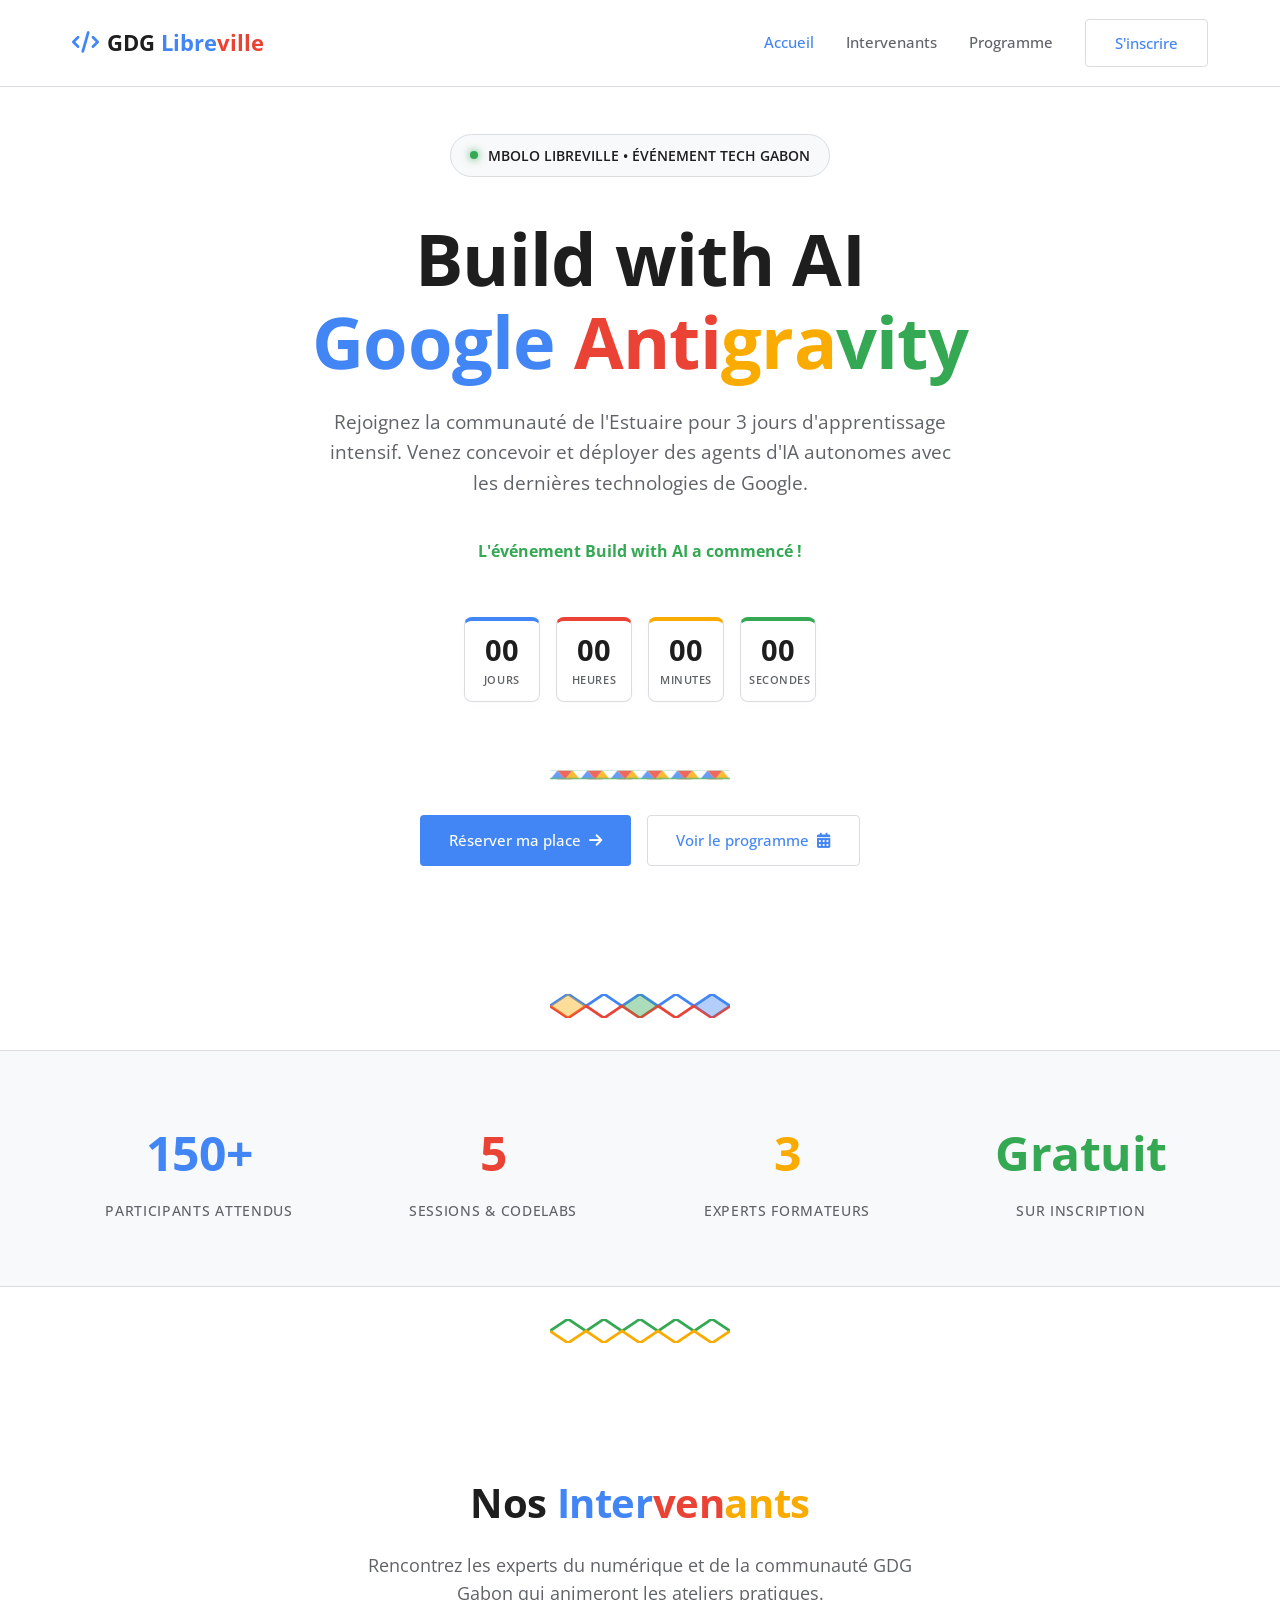
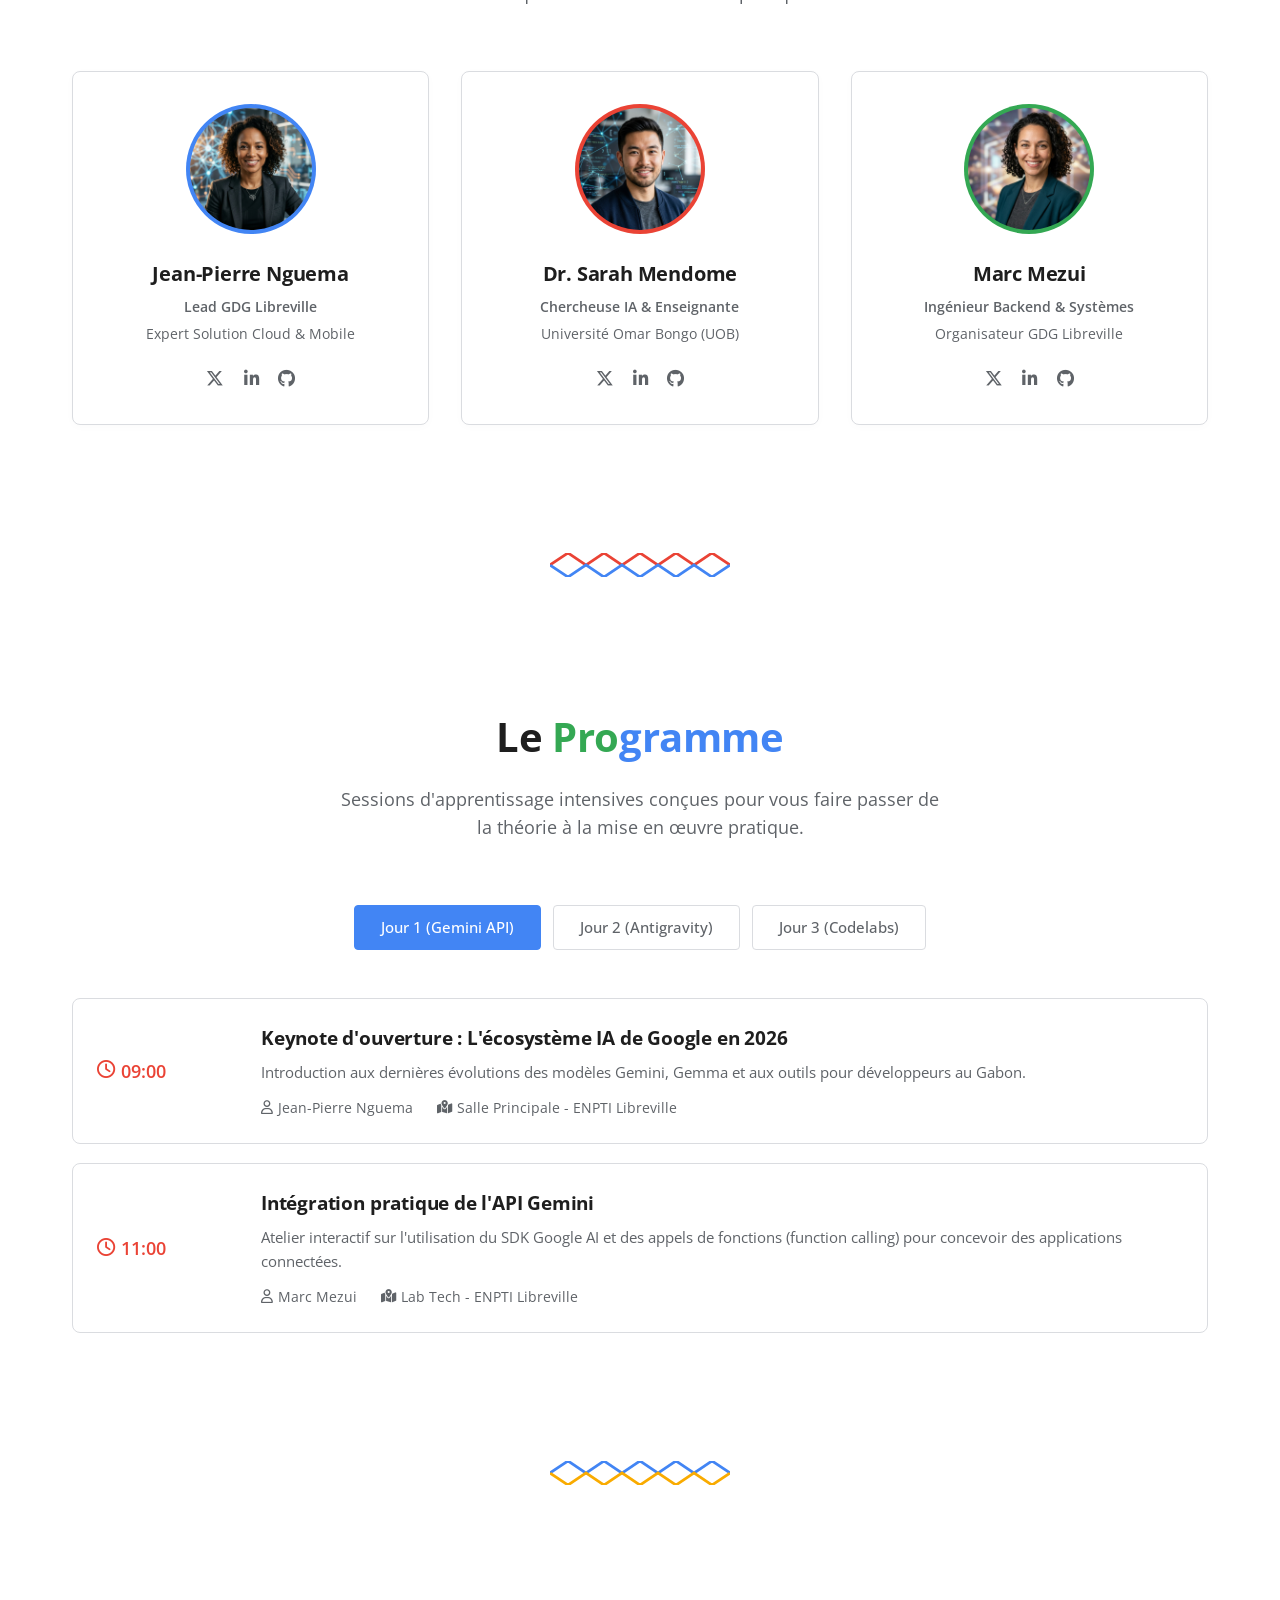
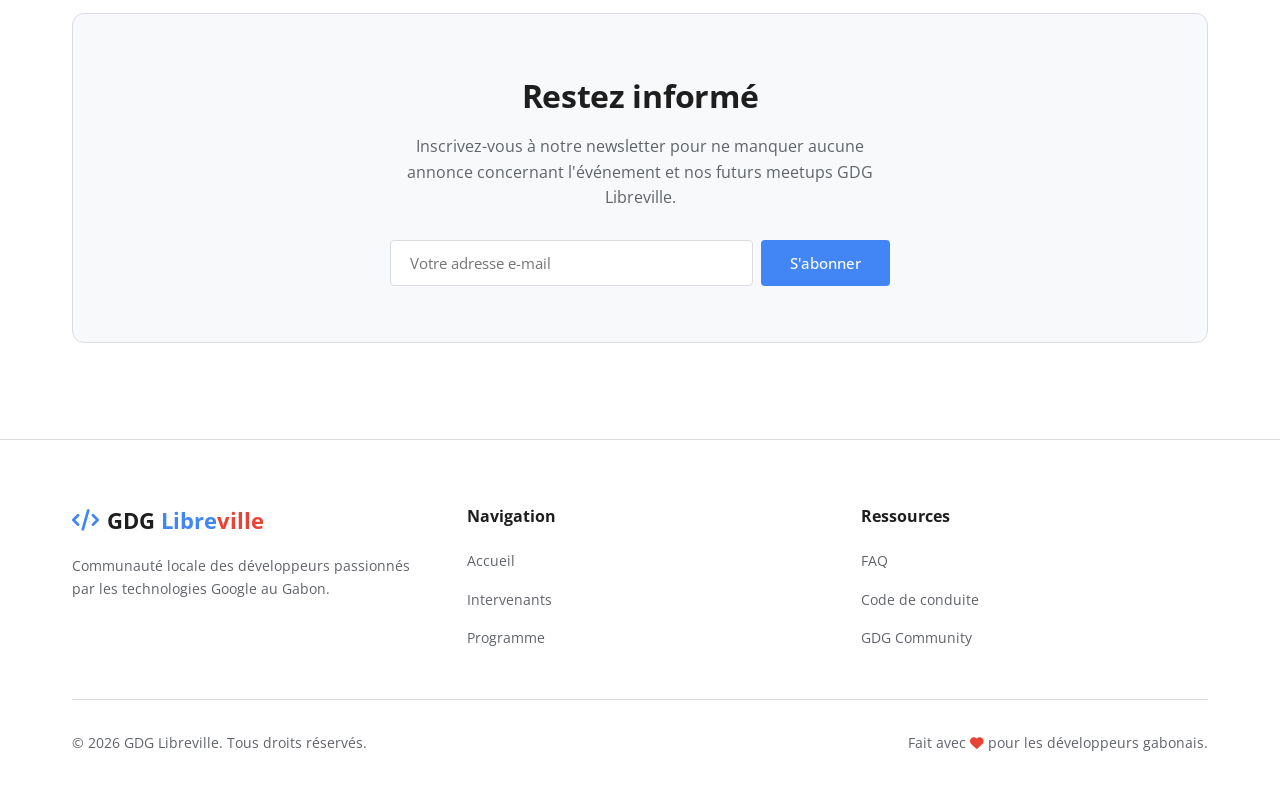
==== index.html @ 974e5756 "Initial commit" ====
<!DOCTYPE html>
<html lang="fr">

<head>
  <meta charset="UTF-8">
  <meta name="viewport" content="width=device-width, initial-scale=1.0">
  <title>Build with AI – Google Antigravity | GDG Libreville</title>
  <meta name="description"
    content="Rejoignez l'événement Build with AI – Google Antigravity organisé par le GDG Libreville au Gabon. Explorez le futur de l'intelligence artificielle et du développement d'agents autonomes.">
  <link rel="stylesheet" href="style.css">
  <!-- FontAwesome pour les icônes -->
  <link rel="stylesheet" href="https://cdnjs.cloudflare.com/ajax/libs/font-awesome/6.4.0/css/all.min.css">
</head>

<body>

  <!-- Decorative African Wax Band at the very top -->
  <div class="wax-border"></div>

  <!-- Header Section -->
  <header id="header">
    <div class="container nav-container">
      <a href="#" class="logo">
        <i class="fa-solid fa-code"></i> <span>GDG <span class="blue">Libre</span><span class="red">ville</span></span>
      </a>
      <ul class="nav-links">
        <li><a href="#home" class="active">Accueil</a></li>
        <li><a href="#speakers">Intervenants</a></li>
        <li><a href="#schedule">Programme</a></li>
        <li><button class="btn btn-secondary open-modal-btn">S'inscrire</button></li>
      </ul>
    </div>
  </header>

  <!-- Hero Section -->
  <section id="home" class="hero">
    <div class="container hero-content">
      <div class="badge">
        <div class="badge-dot"></div>
        <span>Mbolo Libreville • Événement Tech Gabon</span>
      </div>
      <h1 class="hero-title">Build with AI <br><span class="blue">Google</span> <span class="red">Anti</span><span
          class="yellow">gra</span><span class="green">vity</span></h1>
      <p class="hero-desc">Rejoignez la communauté de l'Estuaire pour 3 jours d'apprentissage intensif. Venez concevoir
        et déployer des agents d'IA autonomes avec les dernières technologies de Google.</p>
      
      <div class="countdown-wrapper">
        <p class="countdown-title">Le grand rendez-vous de l'IA à Libreville commence dans :</p>
        <div class="countdown-container" id="countdown">
          <div class="countdown-box">
            <div class="countdown-val" id="days">00</div>
            <div class="countdown-label">Jours</div>
          </div>
          <div class="countdown-box">
            <div class="countdown-val" id="hours">00</div>
            <div class="countdown-label">Heures</div>
          </div>
          <div class="countdown-box">
            <div class="countdown-val" id="minutes">00</div>
            <div class="countdown-label">Minutes</div>
          </div>
          <div class="countdown-box">
            <div class="countdown-val" id="seconds">00</div>
            <div class="countdown-label">Secondes</div>
          </div>
        </div>
        <!-- Ornement gabonais discret qui réutilise la palette Google -->
        <div class="countdown-ornament">
          <svg viewBox="0 0 240 12" width="100%" height="12" aria-hidden="true" role="presentation" xmlns="http://www.w3.org/2000/svg">
            <defs>
              <pattern id="countdown-pagne" width="40" height="12" patternUnits="userSpaceOnUse">
                <polygon points="0,12 10,0 20,12" fill="var(--google-blue)"/>
                <polygon points="10,0 20,12 30,0" fill="var(--google-red)"/>
                <polygon points="20,12 30,0 40,12" fill="var(--google-yellow)"/>
                <rect x="0" y="10" width="40" height="2" fill="var(--google-green)"/>
              </pattern>
            </defs>
            <rect width="240" height="12" fill="url(#countdown-pagne)"/>
          </svg>
        </div>
      </div>

      <div class="hero-actions">
        <button class="btn btn-primary open-modal-btn">Réserver ma place <i
            class="fa-solid fa-arrow-right"></i></button>
        <a href="#schedule" class="btn btn-secondary">Voir le programme <i class="fa-solid fa-calendar-days"></i></a>
      </div>
    </div>
  </section>

  <!-- Gabonese Geometric Divider -->
  <div class="gab-divider-container">
    <svg class="gab-divider" viewBox="0 0 100 20" preserveAspectRatio="none">
      <path d="M 0 10 L 10 0 L 20 10 L 30 0 L 40 10 L 50 0 L 60 10 L 70 0 L 80 10 L 90 0 L 100 10"
        stroke="var(--google-blue)" stroke-width="2" fill="none" />
      <path d="M 0 10 L 10 20 L 20 10 L 30 20 L 40 10 L 50 20 L 60 10 L 70 20 L 80 10 L 90 20 L 100 10"
        stroke="var(--google-red)" stroke-width="2" fill="none" />
      <polygon points="10,0 20,10 10,20 0,10" fill="var(--google-yellow)" opacity="0.4" />
      <polygon points="50,0 60,10 50,20 40,10" fill="var(--google-green)" opacity="0.4" />
      <polygon points="90,0 100,10 90,20 80,10" fill="var(--google-blue)" opacity="0.4" />
    </svg>
  </div>

  <!-- Stats Section -->
  <section class="stats">
    <div class="container stats-grid">
      <div class="stat-item">
        <h3>150+</h3>
        <p>Participants attendus</p>
      </div>
      <div class="stat-item">
        <h3>5</h3>
        <p>Sessions & Codelabs</p>
      </div>
      <div class="stat-item">
        <h3>3</h3>
        <p>Experts Formateurs</p>
      </div>
      <div class="stat-item">
        <h3>Gratuit</h3>
        <p>Sur Inscription</p>
      </div>
    </div>
  </section>

  <!-- Gabonese Geometric Divider -->
  <div class="gab-divider-container">
    <svg class="gab-divider" viewBox="0 0 100 20" preserveAspectRatio="none">
      <path d="M 0 10 L 10 0 L 20 10 L 30 0 L 40 10 L 50 0 L 60 10 L 70 0 L 80 10 L 90 0 L 100 10"
        stroke="var(--google-green)" stroke-width="2" fill="none" />
      <path d="M 0 10 L 10 20 L 20 10 L 30 20 L 40 10 L 50 20 L 60 10 L 70 20 L 80 10 L 90 20 L 100 10"
        stroke="var(--google-yellow)" stroke-width="2" fill="none" />
    </svg>
  </div>

  <!-- Speakers Section -->
  <section id="speakers">
    <div class="container">
      <h2 class="section-title">Nos <span class="blue">Inter</span><span class="red">ven</span><span
          class="yellow">ants</span></h2>
      <p class="section-subtitle">Rencontrez les experts du numérique et de la communauté GDG Gabon qui animeront les
        ateliers pratiques.</p>

      <div class="speakers-grid">
        <!-- Speaker 1 -->
        <div class="speaker-card">
          <div class="speaker-img-wrapper">
            <img src="./images/speaker_elara.png" alt="Jean-Pierre Nguema">
          </div>
          <h4>Jean-Pierre Nguema</h4>
          <p class="speaker-role">Lead GDG Libreville</p>
          <p class="speaker-company">Expert Solution Cloud & Mobile</p>
          <div class="speaker-socials">
            <a href="#"><i class="fa-brands fa-x-twitter"></i></a>
            <a href="#"><i class="fa-brands fa-linkedin-in"></i></a>
            <a href="#"><i class="fa-brands fa-github"></i></a>
          </div>
        </div>

        <!-- Speaker 2 -->
        <div class="speaker-card">
          <div class="speaker-img-wrapper">
            <img src="./images/speaker_marcus.png" alt="Dr. Sarah Mendome">
          </div>
          <h4>Dr. Sarah Mendome</h4>
          <p class="speaker-role">Chercheuse IA & Enseignante</p>
          <p class="speaker-company">Université Omar Bongo (UOB)</p>
          <div class="speaker-socials">
            <a href="#"><i class="fa-brands fa-x-twitter"></i></a>
            <a href="#"><i class="fa-brands fa-linkedin-in"></i></a>
            <a href="#"><i class="fa-brands fa-github"></i></a>
          </div>
        </div>

        <!-- Speaker 3 -->
        <div class="speaker-card">
          <div class="speaker-img-wrapper">
            <img src="./images/speaker_aria.png" alt="Marc Mezui">
          </div>
          <h4>Marc Mezui</h4>
          <p class="speaker-role">Ingénieur Backend & Systèmes</p>
          <p class="speaker-company">Organisateur GDG Libreville</p>
          <div class="speaker-socials">
            <a href="#"><i class="fa-brands fa-x-twitter"></i></a>
            <a href="#"><i class="fa-brands fa-linkedin-in"></i></a>
            <a href="#"><i class="fa-brands fa-github"></i></a>
          </div>
        </div>
      </div>
    </div>
  </section>

  <!-- Gabonese Geometric Divider -->
  <div class="gab-divider-container">
    <svg class="gab-divider" viewBox="0 0 100 20" preserveAspectRatio="none">
      <path d="M 0 10 L 10 0 L 20 10 L 30 0 L 40 10 L 50 0 L 60 10 L 70 0 L 80 10 L 90 0 L 100 10"
        stroke="var(--google-red)" stroke-width="2" fill="none" />
      <path d="M 0 10 L 10 20 L 20 10 L 30 20 L 40 10 L 50 20 L 60 10 L 70 20 L 80 10 L 90 20 L 100 10"
        stroke="var(--google-blue)" stroke-width="2" fill="none" />
    </svg>
  </div>

  <!-- Schedule/Agenda Section -->
  <section id="schedule">
    <div class="container">
      <h2 class="section-title">Le <span class="green">Pro</span><span class="blue">gramme</span></h2>
      <p class="section-subtitle">Sessions d'apprentissage intensives conçues pour vous faire passer de la théorie à la
        mise en œuvre pratique.</p>

      <div class="schedule-tabs">
        <button class="tab-btn active" data-tab="day1">Jour 1 (Gemini API)</button>
        <button class="tab-btn" data-tab="day2">Jour 2 (Antigravity)</button>
        <button class="tab-btn" data-tab="day3">Jour 3 (Codelabs)</button>
      </div>

      <!-- Day 1 Panel -->
      <div class="schedule-panel active" id="day1">
        <div class="schedule-item">
          <div class="schedule-time">
            <i class="fa-regular fa-clock"></i> 09:00
          </div>
          <div class="schedule-details">
            <h4>Keynote d'ouverture : L'écosystème IA de Google en 2026</h4>
            <p>Introduction aux dernières évolutions des modèles Gemini, Gemma et aux outils pour développeurs au Gabon.
            </p>
            <div class="schedule-meta">
              <span><i class="fa-regular fa-user"></i> Jean-Pierre Nguema</span>
              <span><i class="fa-solid fa-map-location-dot"></i> Salle Principale - ENPTI Libreville</span>
            </div>
          </div>
        </div>

        <div class="schedule-item">
          <div class="schedule-time">
            <i class="fa-regular fa-clock"></i> 11:00
          </div>
          <div class="schedule-details">
            <h4>Intégration pratique de l'API Gemini</h4>
            <p>Atelier interactif sur l'utilisation du SDK Google AI et des appels de fonctions (function calling) pour
              concevoir des applications connectées.</p>
            <div class="schedule-meta">
              <span><i class="fa-regular fa-user"></i> Marc Mezui</span>
              <span><i class="fa-solid fa-map-location-dot"></i> Lab Tech - ENPTI Libreville</span>
            </div>
          </div>
        </div>
      </div>

      <!-- Day 2 Panel -->
      <div class="schedule-panel" id="day2">
        <div class="schedule-item">
          <div class="schedule-time">
            <i class="fa-regular fa-clock"></i> 10:00
          </div>
          <div class="schedule-details">
            <h4>Google Antigravity : Développer des agents autonomes</h4>
            <p>Présentation du framework de développement d'agents intelligents capables de planifier, rechercher et
              exécuter du code.</p>
            <div class="schedule-meta">
              <span><i class="fa-regular fa-user"></i> Dr. Sarah Mendome</span>
              <span><i class="fa-solid fa-map-location-dot"></i> Salle Principale - ENPTI Libreville</span>
            </div>
          </div>
        </div>
      </div>

      <!-- Day 3 Panel -->
      <div class="schedule-panel" id="day3">
        <div class="schedule-item">
          <div class="schedule-time">
            <i class="fa-regular fa-clock"></i> 09:30
          </div>
          <div class="schedule-details">
            <h4>Codelab : Déployer et connecter votre Agent Web</h4>
            <p>Session pratique de codage où chaque participant construit et déploie sa propre application web connectée
              à l'agent.</p>
            <div class="schedule-meta">
              <span><i class="fa-regular fa-user"></i> Mentors GDG</span>
              <span><i class="fa-solid fa-map-location-dot"></i> Espace Codelab - ENPTI Libreville</span>
            </div>
          </div>
        </div>
      </div>
    </div>
  </section>

  <!-- Gabonese Geometric Divider -->
  <div class="gab-divider-container">
    <svg class="gab-divider" viewBox="0 0 100 20" preserveAspectRatio="none">
      <path d="M 0 10 L 10 0 L 20 10 L 30 0 L 40 10 L 50 0 L 60 10 L 70 0 L 80 10 L 90 0 L 100 10"
        stroke="var(--google-blue)" stroke-width="2" fill="none" />
      <path d="M 0 10 L 10 20 L 20 10 L 30 20 L 40 10 L 50 20 L 60 10 L 70 20 L 80 10 L 90 20 L 100 10"
        stroke="var(--google-yellow)" stroke-width="2" fill="none" />
    </svg>
  </div>

  <!-- Newsletter Section -->
  <section>
    <div class="container">
      <div class="newsletter-card">
        <h3>Restez informé</h3>
        <p>Inscrivez-vous à notre newsletter pour ne manquer aucune annonce concernant l'événement et nos futurs meetups
          GDG Libreville.</p>
        <form class="newsletter-form" id="newsletterForm">
          <input type="email" placeholder="Votre adresse e-mail" required id="newsletterEmail">
          <button type="submit" class="btn btn-primary">S'abonner</button>
        </form>
      </div>
    </div>
  </section>

  <!-- Footer -->
  <footer>
    <div class="container">
      <div class="footer-grid">
        <div class="footer-brand">
          <a href="#" class="logo">
            <i class="fa-solid fa-code"></i> <span>GDG <span class="blue">Libre</span><span
                class="red">ville</span></span>
          </a>
          <p>Communauté locale des développeurs passionnés par les technologies Google au Gabon.</p>
        </div>
        <div class="footer-links">
          <h5>Navigation</h5>
          <ul>
            <li><a href="#home">Accueil</a></li>
            <li><a href="#speakers">Intervenants</a></li>
            <li><a href="#schedule">Programme</a></li>
          </ul>
        </div>
        <div class="footer-links">
          <h5>Ressources</h5>
          <ul>
            <li><a href="#">FAQ</a></li>
            <li><a href="#">Code de conduite</a></li>
            <li><a href="#">GDG Community</a></li>
          </ul>
        </div>
      </div>
      <div class="footer-bottom">
        <p>&copy; 2026 GDG Libreville. Tous droits réservés.</p>
        <p>Fait avec <i class="fa-solid fa-heart" style="color: var(--google-red);"></i> pour les développeurs gabonais.
        </p>
      </div>
    </div>
  </footer>

  <!-- Registration Modal -->
  <div class="modal-overlay" id="registrationModal">
    <div class="modal-content">
      <button class="modal-close" id="closeModalBtn">&times;</button>
      <h3>Inscrivez-vous gratuitement</h3>
      <p>Réservez votre place pour assister aux conférences et participer aux ateliers pratiques de l'événement à
        Libreville.</p>
      <form id="registrationForm">
        <div class="form-group">
          <label for="regName">Nom complet</label>
          <input type="text" id="regName" required placeholder="Ex. Marc Koumba">
        </div>
        <div class="form-group">
          <label for="regEmail">Adresse e-mail</label>
          <input type="email" id="regEmail" required placeholder="Ex. marc@gmail.com">
        </div>
        <div class="form-group">
          <label for="regPassType">Type de participation</label>
          <select id="regPassType" required>
            <option value="presential">Présentiel (ENPTI Libreville)</option>
            <option value="virtual">En ligne uniquement</option>
          </select>
        </div>
        <button type="submit" class="btn btn-primary">Valider mon inscription</button>
      </form>
    </div>
  </div>

  <!-- Success Toast -->
  <div class="toast" id="successToast">
    <div class="toast-icon"><i class="fa-solid fa-circle-check"></i></div>
    <div class="toast-content" id="toastMessage">Inscription validée !</div>
  </div>

  <script src="app.js"></script>
</body>

</html>
---- style.css ----
@import url('https://fonts.googleapis.com/css2?family=Open+Sans:wght@300;400;500;600;700&family=Google+Sans:wght@400;500;700&display=swap');

:root {
  --bg-color: #ffffff;
  --bg-section-alt: #f8f9fa;
  --bg-card: #ffffff;
  --border-color: #dadce0;

  --text-main: #1e1e1e;
  --text-muted: #5f6368;

  /* Google Brand Colors */
  --google-blue: #4285F4;
  --google-red: #EA4335;
  --google-yellow: #F9AB00;
  --google-green: #34A853;

  --ff-header: 'Google Sans', 'Open Sans', sans-serif;
  --ff-body: 'Open Sans', sans-serif;

  --transition-fast: 0.2s ease;
  --transition-normal: 0.3s cubic-bezier(0.4, 0, 0.2, 1);
}

* {
  box-sizing: border-box;
  margin: 0;
  padding: 0;
}

html {
  scroll-behavior: smooth;
}

body {
  background-color: var(--bg-color);
  color: var(--text-main);
  font-family: var(--ff-body);
  line-height: 1.6;
  overflow-x: hidden;
}

/* Subtle Gabonese Geometric pattern in background */
body::before {
  content: "";
  position: absolute;
  top: 0;
  left: 0;
  width: 100%;
  height: 100%;
  background-image: radial-gradient(var(--border-color) 0.5px, transparent 0.5px), radial-gradient(var(--border-color) 0.5px, #ffffff 0.5px);
  background-size: 40px 40px;
  background-position: 0 0, 20px 20px;
  opacity: 0.15;
  pointer-events: none;
  z-index: 0;
}

/* Decorative Wax Border Band */
.wax-border {
  background: repeating-linear-gradient(90deg,
      var(--google-blue) 0px,
      var(--google-blue) 20px,
      var(--google-red) 20px,
      var(--google-red) 40px,
      var(--google-yellow) 40px,
      var(--google-yellow) 60px,
      var(--google-green) 60px,
      var(--google-green) 80px);
  height: 6px;
  width: 100%;
}

/* Custom SVG Geometric Separators (inspired by Punu & Fang diamond geometries) */
.gab-divider-container {
  display: flex;
  justify-content: center;
  align-items: center;
  width: 100%;
  margin: 2rem 0;
}

.gab-divider {
  width: 180px;
  height: 24px;
}

/* Typography & General */
h1,
h2,
h3,
h4 {
  font-family: var(--ff-header);
  font-weight: 700;
  letter-spacing: -0.01em;
  color: var(--text-main);
}

p {
  color: var(--text-muted);
}

a {
  color: inherit;
  text-decoration: none;
}

.container {
  max-width: 1200px;
  margin: 0 auto;
  padding: 0 2rem;
  position: relative;
}

/* Section styling */
section {
  padding: 6rem 0;
  position: relative;
}

section:nth-child(even) {
  background-color: var(--bg-section-alt);
}

.section-title {
  font-size: 2.5rem;
  margin-bottom: 1rem;
  text-align: center;
  color: var(--text-main);
}

.section-title span.blue {
  color: var(--google-blue);
}

.section-title span.red {
  color: var(--google-red);
}

.section-title span.yellow {
  color: var(--google-yellow);
}

.section-title span.green {
  color: var(--google-green);
}

.section-subtitle {
  text-align: center;
  font-size: 1.1rem;
  max-width: 600px;
  margin: 0 auto 4rem auto;
  color: var(--text-muted);
}

/* Buttons */
.btn {
  display: inline-flex;
  align-items: center;
  justify-content: center;
  padding: 0.8rem 1.8rem;
  font-family: var(--ff-header);
  font-weight: 500;
  font-size: 0.95rem;
  border-radius: 4px;
  cursor: pointer;
  transition: var(--transition-normal);
  border: none;
  gap: 0.5rem;
}

.btn-primary {
  background-color: var(--google-blue);
  color: #ffffff;
}

.btn-primary:hover {
  background-color: #357ae8;
  transform: translateY(-2px);
  box-shadow: 0 4px 12px rgba(66, 133, 244, 0.2);
}

.btn-secondary {
  background-color: #ffffff;
  color: var(--google-blue);
  border: 1px solid var(--border-color);
}

.btn-secondary:hover {
  background-color: var(--bg-section-alt);
  border-color: var(--google-blue);
  transform: translateY(-2px);
}

/* Header & Navigation */
header {
  position: fixed;
  top: 0;
  left: 0;
  width: 100%;
  padding: 1.2rem 0;
  z-index: 100;
  background: #ffffff;
  border-bottom: 1px solid var(--border-color);
  transition: var(--transition-normal);
}

header.scrolled {
  padding: 0.8rem 0;
  box-shadow: 0 4px 20px rgba(0, 0, 0, 0.05);
}

.nav-container {
  display: flex;
  justify-content: space-between;
  align-items: center;
}

.logo {
  font-family: var(--ff-header);
  font-size: 1.35rem;
  font-weight: 700;
  color: var(--text-main);
  display: flex;
  align-items: center;
  gap: 0.5rem;
}

.logo i {
  color: var(--google-blue);
}

.logo span.blue {
  color: var(--google-blue);
}

.logo span.red {
  color: var(--google-red);
}

.logo span.yellow {
  color: var(--google-yellow);
}

.logo span.green {
  color: var(--google-green);
}

.nav-links {
  display: flex;
  list-style: none;
  gap: 2rem;
  align-items: center;
}

.nav-links a {
  font-weight: 500;
  font-size: 0.95rem;
  transition: var(--transition-fast);
  color: var(--text-muted);
}

.nav-links a:hover,
.nav-links a.active {
  color: var(--google-blue);
}

/* Hero Section */
.hero {
  position: relative;
  min-height: 90vh;
  display: flex;
  align-items: center;
  padding-top: 8rem;
  background-color: #ffffff;
}

.hero-content {
  max-width: 850px;
  margin: 0 auto;
  text-align: center;
}

.badge {
  display: inline-flex;
  align-items: center;
  padding: 0.6rem 1.2rem;
  border-radius: 50px;
  background: var(--bg-section-alt);
  border: 1px solid var(--border-color);
  margin-bottom: 2.5rem;
  gap: 0.6rem;
}

.badge-dot {
  width: 8px;
  height: 8px;
  background-color: var(--google-green);
  border-radius: 50%;
  box-shadow: 0 0 8px var(--google-green);
}

.badge span {
  font-size: 0.85rem;
  font-weight: 600;
  text-transform: uppercase;
  color: var(--text-main);
}

.hero-title {
  font-size: clamp(2.5rem, 6vw, 4.5rem);
  line-height: 1.15;
  margin-bottom: 1.5rem;
  color: var(--text-main);
}

.hero-title span.blue {
  color: var(--google-blue);
}

.hero-title span.red {
  color: var(--google-red);
}

.hero-title span.yellow {
  color: var(--google-yellow);
}

.hero-title span.green {
  color: var(--google-green);
}

.hero-desc {
  font-size: 1.2rem;
  margin-bottom: 2.5rem;
  max-width: 650px;
  margin-left: auto;
  margin-right: auto;
  color: var(--text-muted);
}

.hero-actions {
  display: flex;
  gap: 1rem;
  justify-content: center;
  flex-wrap: wrap;
}

/* Stats Section */
.stats {
  padding: 4rem 0;
  border-top: 1px solid var(--border-color);
  border-bottom: 1px solid var(--border-color);
  background-color: var(--bg-section-alt);
}

.stats-grid {
  display: grid;
  grid-template-columns: repeat(auto-fit, minmax(200px, 1fr));
  gap: 2.5rem;
  text-align: center;
}

.stat-item h3 {
  font-size: 3rem;
  margin-bottom: 0.5rem;
}

.stat-item:nth-child(1) h3 {
  color: var(--google-blue);
}

.stat-item:nth-child(2) h3 {
  color: var(--google-red);
}

.stat-item:nth-child(3) h3 {
  color: var(--google-yellow);
}

.stat-item:nth-child(4) h3 {
  color: var(--google-green);
}

.stat-item p {
  font-family: var(--ff-header);
  font-weight: 500;
  text-transform: uppercase;
  letter-spacing: 0.05em;
  font-size: 0.85rem;
  color: var(--text-muted);
}

/* Speakers Section */
.speakers-grid {
  display: grid;
  grid-template-columns: repeat(auto-fit, minmax(280px, 1fr));
  gap: 2rem;
}

.speaker-card {
  background: var(--bg-card);
  border: 1px solid var(--border-color);
  border-radius: 8px;
  padding: 2rem 1.5rem;
  text-align: center;
  transition: var(--transition-normal);
  box-shadow: 0 2px 10px rgba(0, 0, 0, 0.02);
}

.speaker-card:hover {
  transform: translateY(-5px);
  box-shadow: 0 8px 24px rgba(0, 0, 0, 0.08);
}

.speaker-card:nth-child(1):hover {
  border-color: var(--google-blue);
}

.speaker-card:nth-child(2):hover {
  border-color: var(--google-red);
}

.speaker-card:nth-child(3):hover {
  border-color: var(--google-green);
}

.speaker-img-wrapper {
  width: 130px;
  height: 130px;
  border-radius: 50%;
  margin: 0 auto 1.5rem auto;
  position: relative;
  padding: 4px;
}

.speaker-card:nth-child(1) .speaker-img-wrapper {
  background: var(--google-blue);
}

.speaker-card:nth-child(2) .speaker-img-wrapper {
  background: var(--google-red);
}

.speaker-card:nth-child(3) .speaker-img-wrapper {
  background: var(--google-green);
}

.speaker-img-wrapper img {
  width: 100%;
  height: 100%;
  border-radius: 50%;
  object-fit: cover;
  background: #ffffff;
}

.speaker-card h4 {
  font-size: 1.25rem;
  margin-bottom: 0.3rem;
  color: var(--text-main);
}

.speaker-role {
  color: var(--text-muted);
  font-size: 0.9rem;
  font-weight: 600;
  margin-bottom: 0.3rem;
}

.speaker-company {
  font-size: 0.85rem;
  color: var(--text-muted);
  margin-bottom: 1.2rem;
}

.speaker-socials {
  display: flex;
  justify-content: center;
  gap: 1.2rem;
}

.speaker-socials a {
  color: var(--text-muted);
  font-size: 1.1rem;
  transition: var(--transition-fast);
}

.speaker-socials a:hover {
  color: var(--google-blue);
}

/* Schedule Section */
.schedule-tabs {
  display: flex;
  justify-content: center;
  gap: 0.8rem;
  margin-bottom: 3rem;
}

.tab-btn {
  background: #ffffff;
  border: 1px solid var(--border-color);
  color: var(--text-muted);
  padding: 0.7rem 1.6rem;
  border-radius: 4px;
  cursor: pointer;
  font-family: var(--ff-header);
  font-weight: 500;
  font-size: 0.95rem;
  transition: var(--transition-normal);
}

.tab-btn:hover {
  border-color: var(--google-blue);
  color: var(--google-blue);
}

.tab-btn.active {
  background-color: var(--google-blue);
  color: #ffffff;
  border-color: var(--google-blue);
}

.schedule-panel {
  display: none;
  flex-direction: column;
  gap: 1.2rem;
  animation: fadeIn 0.4s ease;
}

.schedule-panel.active {
  display: flex;
}

@keyframes fadeIn {
  from {
    opacity: 0;
    transform: translateY(10px);
  }

  to {
    opacity: 1;
    transform: translateY(0);
  }
}

.schedule-item {
  display: grid;
  grid-template-columns: 140px 1fr;
  background: #ffffff;
  border: 1px solid var(--border-color);
  border-radius: 8px;
  padding: 1.5rem;
  gap: 1.5rem;
  transition: var(--transition-normal);
}

.schedule-item:hover {
  box-shadow: 0 4px 15px rgba(0, 0, 0, 0.05);
}

.schedule-panel:nth-of-type(1) .schedule-item:hover {
  border-left: 4px solid var(--google-blue);
}

.schedule-panel:nth-of-type(2) .schedule-item:hover {
  border-left: 4px solid var(--google-red);
}

.schedule-panel:nth-of-type(3) .schedule-item:hover {
  border-left: 4px solid var(--google-green);
}

.schedule-time {
  font-family: var(--ff-header);
  font-weight: 600;
  font-size: 1.15rem;
  color: var(--google-blue);
  display: flex;
  align-items: center;
  gap: 0.4rem;
}

.schedule-panel:nth-of-type(2) .schedule-time {
  color: var(--google-red);
}

.schedule-panel:nth-of-type(3) .schedule-time {
  color: var(--google-green);
}

.schedule-details h4 {
  font-size: 1.2rem;
  margin-bottom: 0.4rem;
  color: var(--text-main);
}

.schedule-details p {
  margin-bottom: 0.8rem;
  font-size: 0.95rem;
}

.schedule-meta {
  display: flex;
  gap: 1.5rem;
  font-size: 0.85rem;
  color: var(--text-muted);
}

.schedule-meta span {
  display: flex;
  align-items: center;
  gap: 0.3rem;
}

/* Newsletter section */
.newsletter-card {
  background-color: var(--bg-section-alt);
  border: 1px solid var(--border-color);
  border-radius: 12px;
  padding: 3.5rem 2rem;
  text-align: center;
}

.newsletter-card h3 {
  font-size: 2rem;
  margin-bottom: 0.8rem;
  color: var(--text-main);
}

.newsletter-card p {
  max-width: 500px;
  margin: 0 auto 1.8rem auto;
}

.newsletter-form {
  display: flex;
  max-width: 500px;
  margin: 0 auto;
  gap: 0.5rem;
}

.newsletter-form input {
  flex: 1;
  background: #ffffff;
  border: 1px solid var(--border-color);
  border-radius: 4px;
  padding: 0.75rem 1.2rem;
  color: var(--text-main);
  font-family: var(--ff-body);
  font-size: 0.95rem;
  transition: var(--transition-fast);
}

.newsletter-form input:focus {
  outline: none;
  border-color: var(--google-blue);
  box-shadow: 0 0 6px rgba(66, 133, 244, 0.15);
}

.newsletter-form .btn {
  background-color: var(--google-blue);
}

.newsletter-form .btn:hover {
  background-color: #357ae8;
}

/* Footer */
footer {
  padding: 4rem 0 2rem 0;
  border-top: 1px solid var(--border-color);
  background: #ffffff;
}

.footer-grid {
  display: grid;
  grid-template-columns: repeat(auto-fit, minmax(200px, 1fr));
  gap: 3rem;
  margin-bottom: 3rem;
}

.footer-brand p {
  margin-top: 1rem;
  font-size: 0.9rem;
}

.footer-links h5 {
  font-size: 1rem;
  margin-bottom: 1.2rem;
  color: var(--text-main);
}

.footer-links ul {
  list-style: none;
  display: flex;
  flex-direction: column;
  gap: 0.8rem;
}

.footer-links a {
  color: var(--text-muted);
  font-size: 0.9rem;
  transition: var(--transition-fast);
}

.footer-links a:hover {
  color: var(--google-blue);
}

.footer-bottom {
  border-top: 1px solid var(--border-color);
  padding-top: 2rem;
  display: flex;
  justify-content: space-between;
  align-items: center;
  flex-wrap: wrap;
  gap: 1rem;
  color: var(--text-muted);
  font-size: 0.85rem;
}

/* Modal Styling */
.modal-overlay {
  position: fixed;
  inset: 0;
  background: rgba(0, 0, 0, 0.5);
  backdrop-filter: blur(4px);
  z-index: 1000;
  display: flex;
  align-items: center;
  justify-content: center;
  opacity: 0;
  pointer-events: none;
  transition: opacity 0.3s ease;
}

.modal-overlay.active {
  opacity: 1;
  pointer-events: all;
}

.modal-content {
  background: #ffffff;
  border: 1px solid var(--border-color);
  border-radius: 12px;
  width: 90%;
  max-width: 500px;
  padding: 2.5rem;
  position: relative;
  transform: scale(0.95);
  transition: transform 0.25s ease;
  box-shadow: 0 10px 30px rgba(0, 0, 0, 0.15);
}

.modal-overlay.active .modal-content {
  transform: scale(1);
}

.modal-close {
  position: absolute;
  top: 1.2rem;
  right: 1.2rem;
  background: none;
  border: none;
  color: var(--text-muted);
  font-size: 1.4rem;
  cursor: pointer;
  transition: var(--transition-fast);
}

.modal-close:hover {
  color: var(--google-red);
}

.modal-content h3 {
  font-size: 1.6rem;
  margin-bottom: 0.5rem;
  color: var(--google-blue);
}

.modal-content p {
  margin-bottom: 1.5rem;
  font-size: 0.95rem;
}

.form-group {
  margin-bottom: 1.2rem;
}

.form-group label {
  display: block;
  font-size: 0.85rem;
  font-weight: 600;
  margin-bottom: 0.4rem;
  color: var(--text-main);
}

.form-group input,
.form-group select {
  width: 100%;
  background: #ffffff;
  border: 1px solid var(--border-color);
  border-radius: 4px;
  padding: 0.75rem 1rem;
  color: var(--text-main);
  font-family: var(--ff-body);
  font-size: 0.95rem;
  transition: var(--transition-fast);
}

.form-group input:focus,
.form-group select:focus {
  outline: none;
  border-color: var(--google-blue);
  box-shadow: 0 0 6px rgba(66, 133, 244, 0.15);
}

.modal-content .btn {
  width: 100%;
  margin-top: 1rem;
}

/* Success notification message styling */
.toast {
  position: fixed;
  bottom: 2rem;
  right: 2rem;
  background: #ffffff;
  border: 1px solid var(--google-green);
  border-left: 5px solid var(--google-green);
  border-radius: 4px;
  padding: 1rem 1.5rem;
  box-shadow: 0 4px 15px rgba(0, 0, 0, 0.1);
  display: flex;
  align-items: center;
  gap: 0.8rem;
  transform: translateY(100px);
  opacity: 0;
  transition: var(--transition-normal);
  z-index: 1100;
  color: var(--text-main);
}

.toast.active {
  transform: translateY(0);
  opacity: 1;
}

.toast-icon {
  color: var(--google-green);
  font-size: 1.2rem;
}

/* Responsiveness overrides */
@media (max-width: 768px) {
  section {
    padding: 4rem 0;
  }

  .nav-links {
    display: none;
  }

  .schedule-item {
    grid-template-columns: 1fr;
    gap: 0.8rem;
  }

  .newsletter-form {
    flex-direction: column;
  }

  .newsletter-form .btn {
    width: 100%;
  }
}

/* Countdown Timer Styles */
.countdown-container {
  display: flex;
  justify-content: center;
  gap: 1rem;
  margin: 2.5rem auto;
  max-width: 500px;
  flex-wrap: nowrap;
}

.countdown-box {
  background: var(--bg-card);
  border: 1px solid var(--border-color);
  border-radius: 8px;
  flex: 1;
  min-width: 75px;
  padding: 0.75rem 0.5rem;
  text-align: center;
  box-shadow: 0 2px 8px rgba(0, 0, 0, 0.02);
  transition: var(--transition-normal);
}

.countdown-box:hover {
  transform: translateY(-2px);
  box-shadow: 0 4px 12px rgba(0, 0, 0, 0.05);
}

.countdown-box:nth-child(1) { border-top: 4px solid var(--google-blue); }
.countdown-box:nth-child(2) { border-top: 4px solid var(--google-red); }
.countdown-box:nth-child(3) { border-top: 4px solid var(--google-yellow); }
.countdown-box:nth-child(4) { border-top: 4px solid var(--google-green); }

.countdown-val {
  font-family: var(--ff-header);
  font-size: 1.8rem;
  font-weight: 700;
  line-height: 1.2;
  color: var(--text-main);
  margin-bottom: 0.2rem;
}

.countdown-label {
  font-size: 0.7rem;
  font-weight: 600;
  text-transform: uppercase;
  color: var(--text-muted);
  letter-spacing: 0.05em;
}

@media (max-width: 480px) {
  .countdown-container {
    gap: 0.5rem;
  }
  .countdown-box {
    min-width: 60px;
    padding: 0.5rem 0.25rem;
  }
  .countdown-val {
    font-size: 1.4rem;
  }
  .countdown-label {
    font-size: 0.6rem;
  }
}

/* Countdown Wrapper & Gabonese Accent Ornaments */
.countdown-wrapper {
  margin: 2.5rem auto;
  max-width: 500px;
  display: flex;
  flex-direction: column;
  align-items: center;
  gap: 0.8rem;
  z-index: 2;
  position: relative;
}

.countdown-title {
  font-family: var(--ff-header);
  font-size: 1rem;
  font-weight: 500;
  color: var(--text-muted);
  text-align: center;
}

.countdown-ornament {
  width: 180px;
  height: 12px;
  opacity: 0.8;
  margin-top: 0.5rem;
}
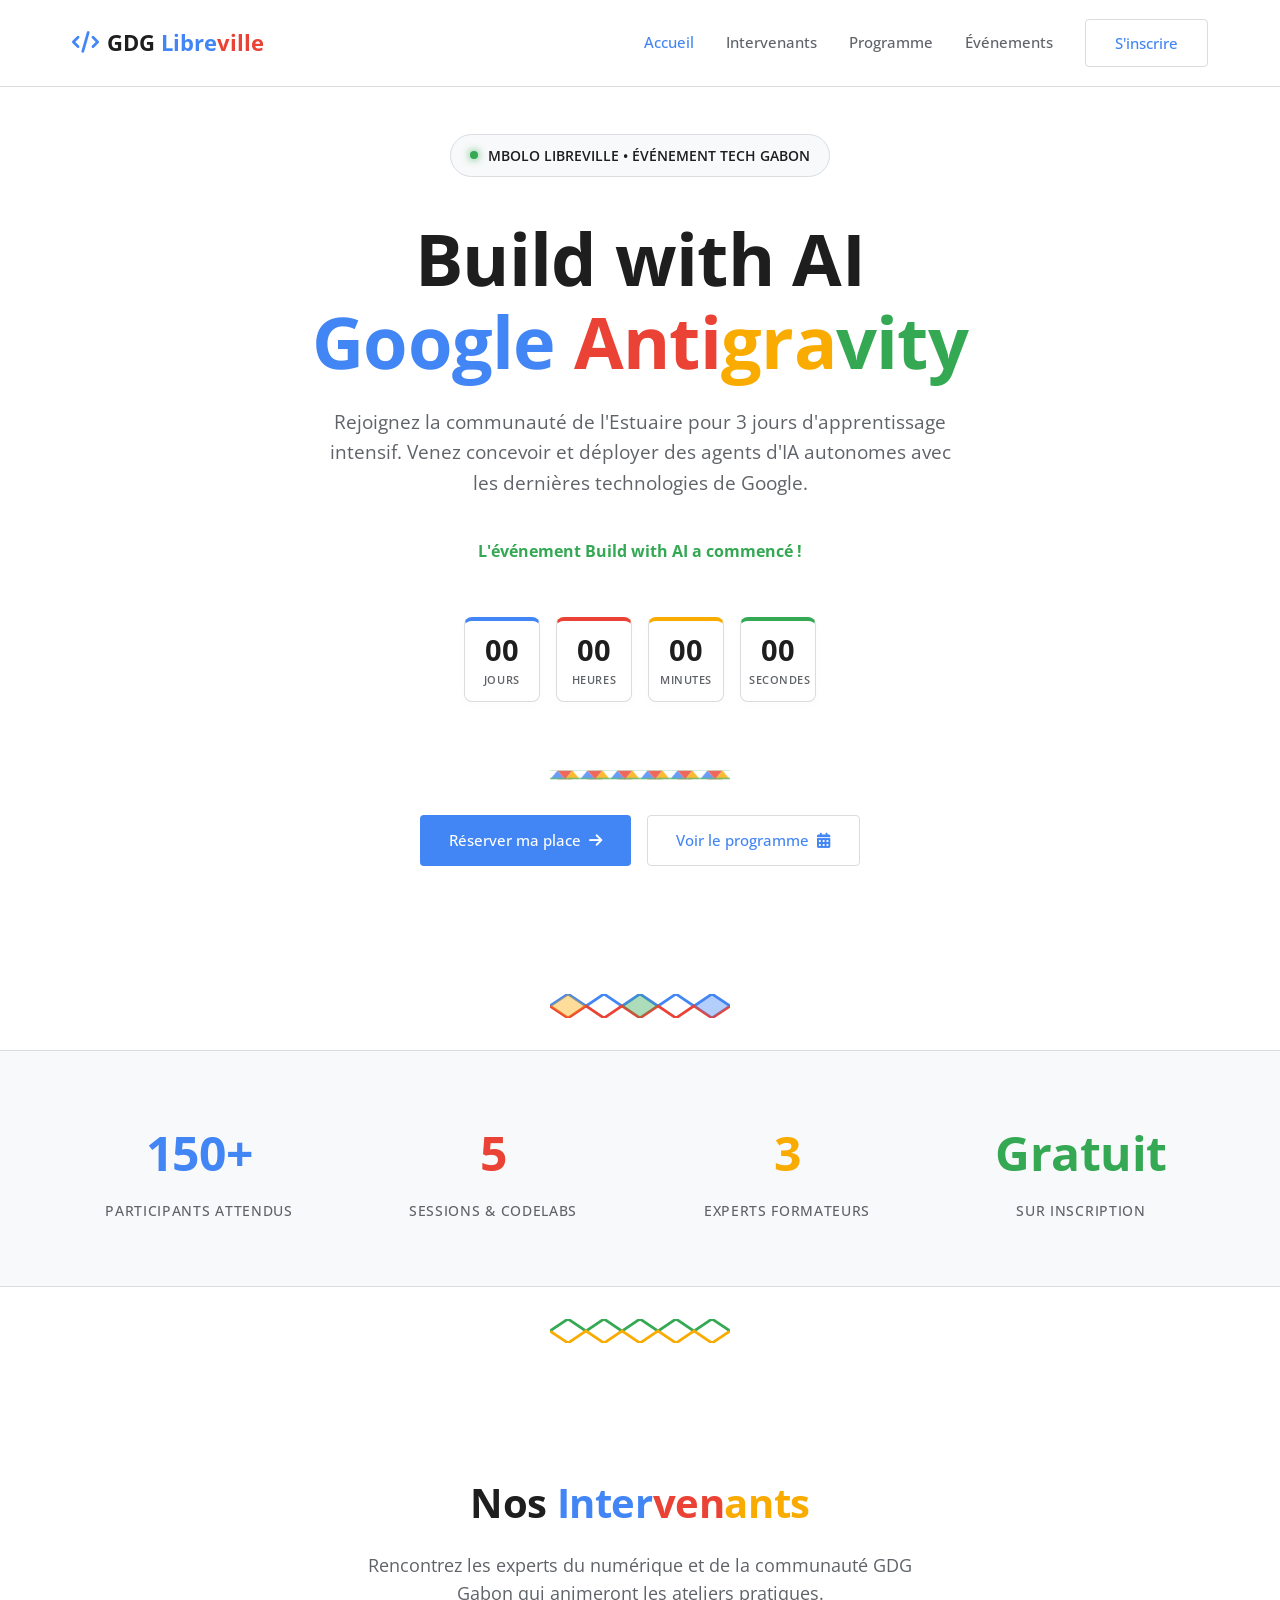
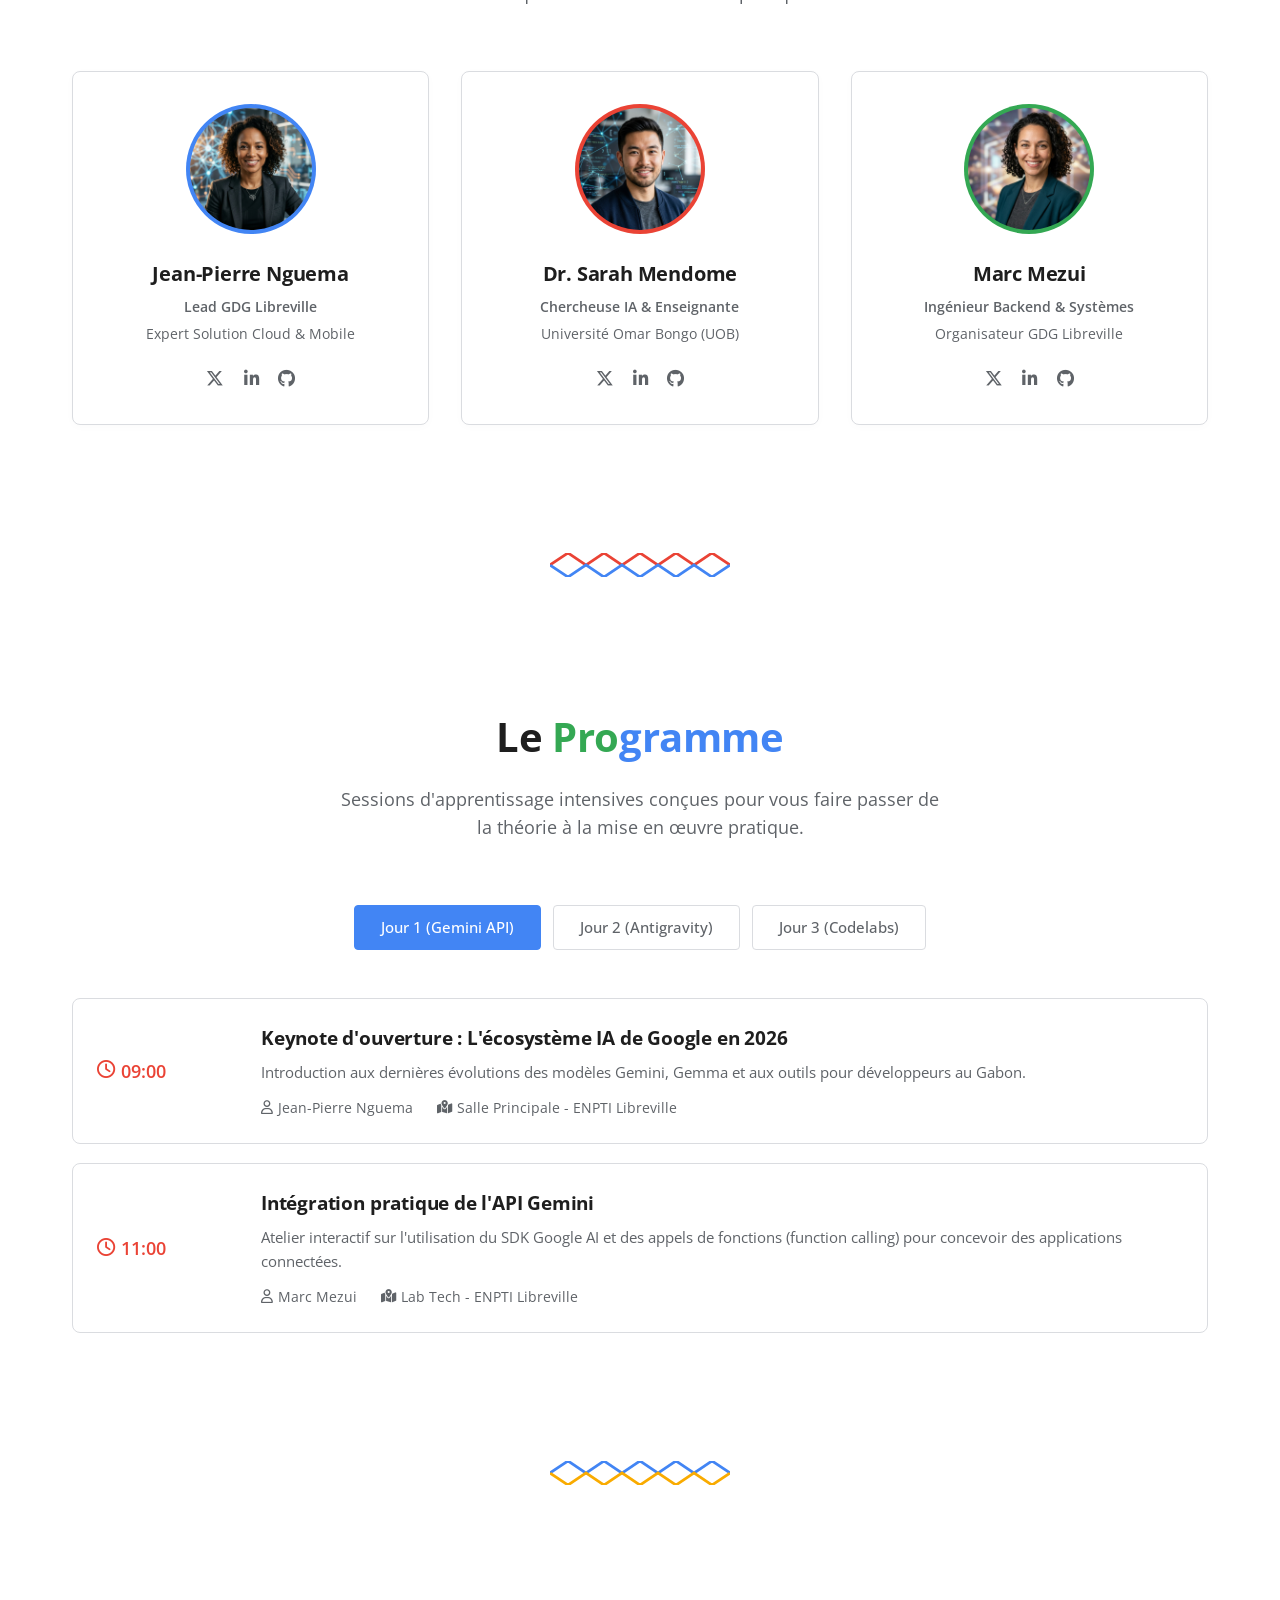
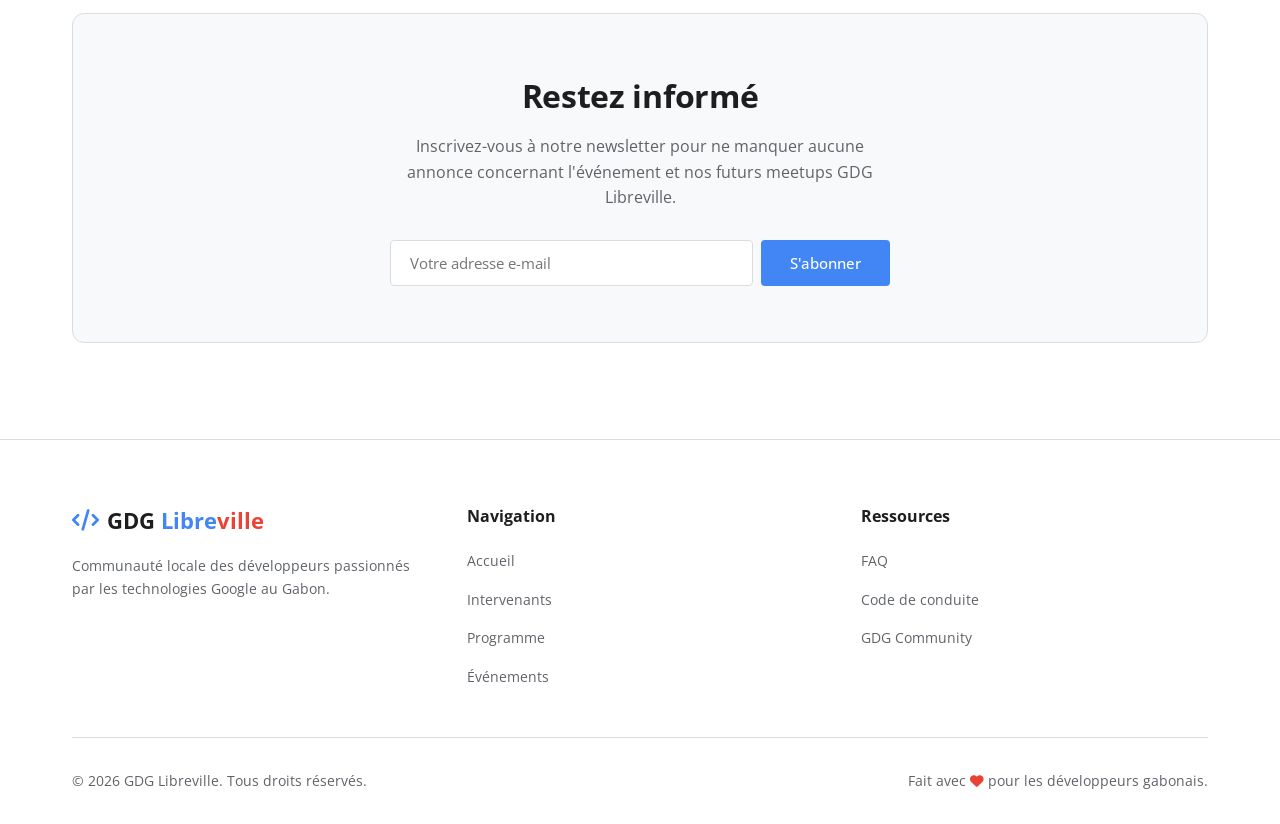
==== commit 9767cfd1: "feat: ajout de la page merci et de la page des evenements a venir avec style local" ====
--- a/index.html
+++ b/index.html
@@ -27,6 +27,7 @@
         <li><a href="#home" class="active">Accueil</a></li>
         <li><a href="#speakers">Intervenants</a></li>
         <li><a href="#schedule">Programme</a></li>
+        <li><a href="evenements.html">Événements</a></li>
         <li><button class="btn btn-secondary open-modal-btn">S'inscrire</button></li>
       </ul>
     </div>
@@ -326,6 +327,7 @@
             <li><a href="#home">Accueil</a></li>
             <li><a href="#speakers">Intervenants</a></li>
             <li><a href="#schedule">Programme</a></li>
+            <li><a href="evenements.html">Événements</a></li>
           </ul>
         </div>
         <div class="footer-links">
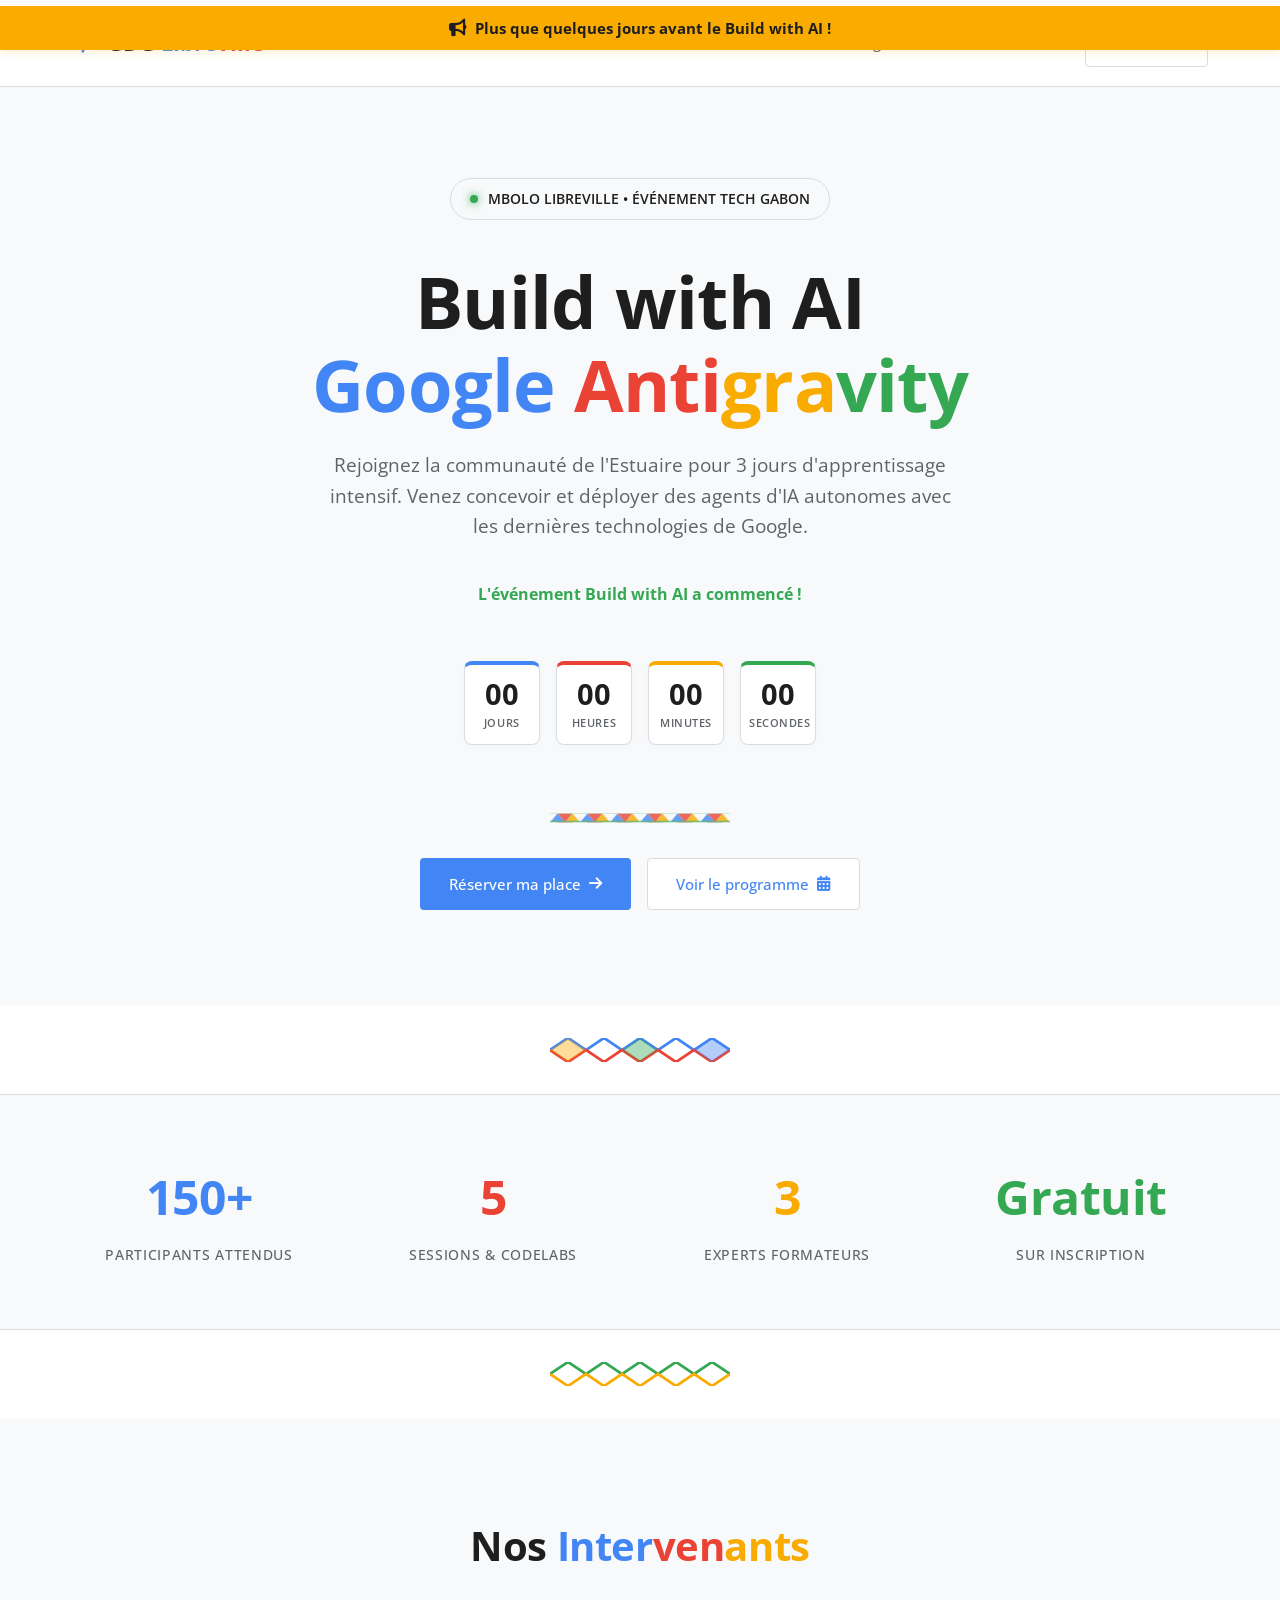
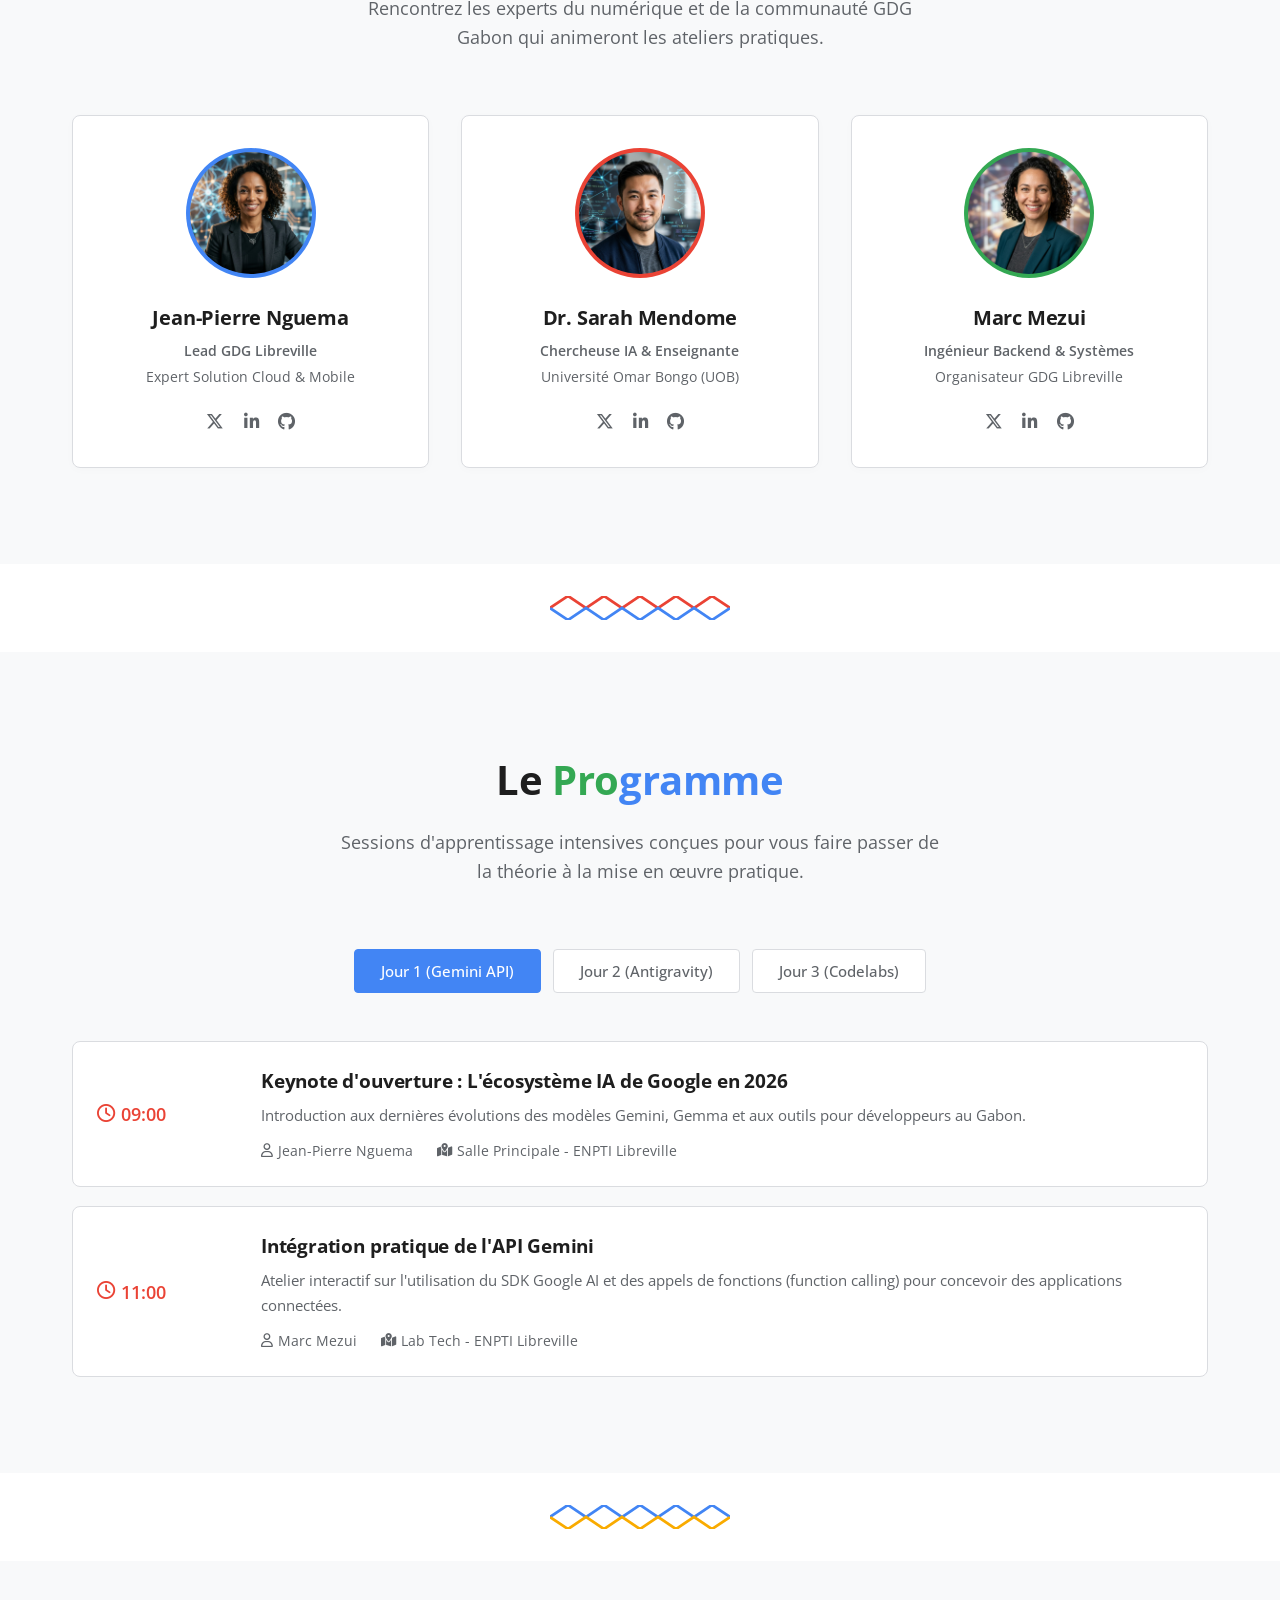
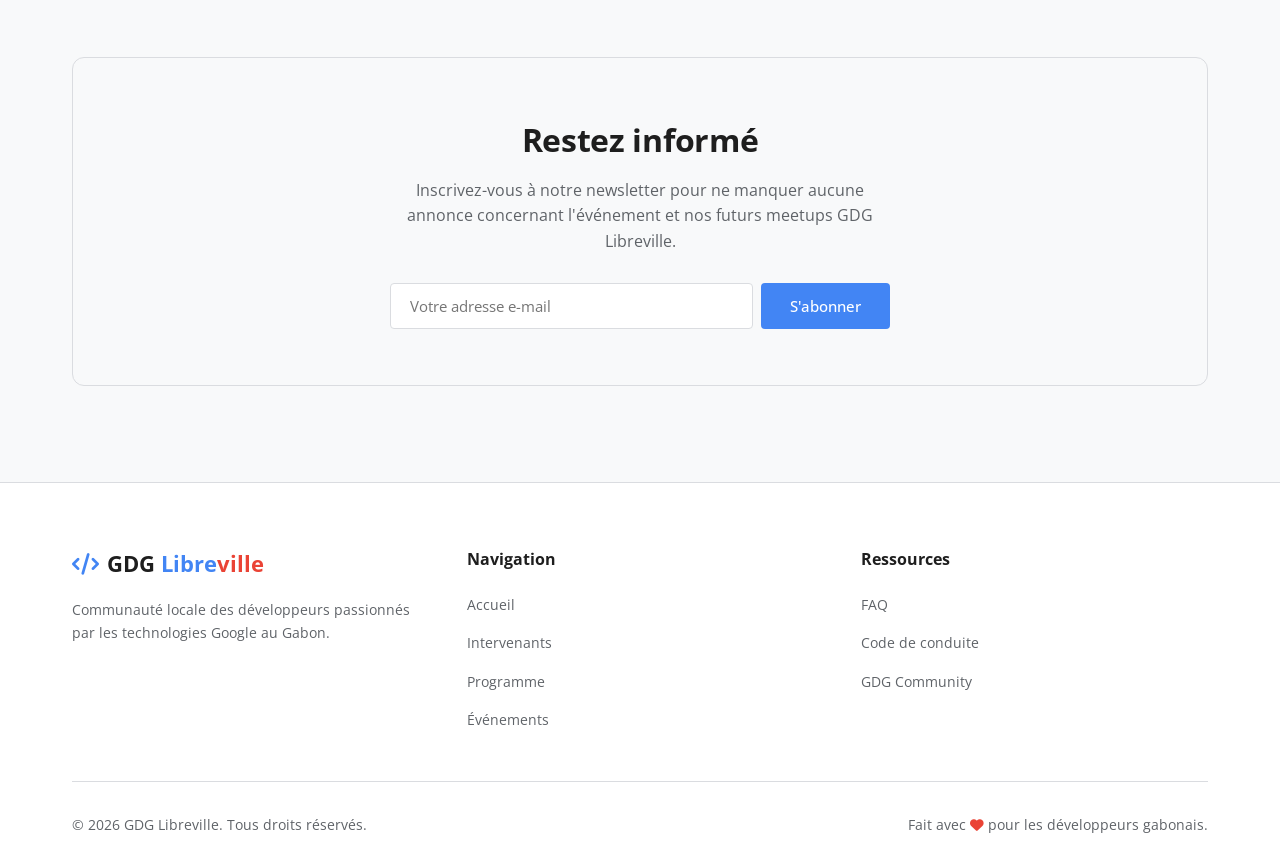
==== commit 8474f143: "feat: ajout de la banniere d'information en haut de toutes les pages" ====
--- a/index.html
+++ b/index.html
@@ -16,6 +16,11 @@
 
   <!-- Decorative African Wax Band at the very top -->
   <div class="wax-border"></div>
+
+  <!-- Info Banner -->
+  <div class="info-banner">
+    <i class="fa-solid fa-bullhorn"></i> Plus que quelques jours avant le Build with AI !
+  </div>
 
   <!-- Header Section -->
   <header id="header">
--- a/style.css
+++ b/style.css
@@ -966,4 +966,35 @@
   height: 12px;
   opacity: 0.8;
   margin-top: 0.5rem;
+}
+
+/* Bannière d'information supérieure */
+.info-banner {
+  background-color: var(--google-yellow);
+  color: #1e1e1e;
+  text-align: center;
+  padding: 0.6rem 1rem;
+  font-family: var(--ff-header);
+  font-weight: 700;
+  font-size: 0.95rem;
+  z-index: 1000;
+  position: relative;
+  box-shadow: 0 2px 8px rgba(249, 171, 0, 0.2);
+  display: flex;
+  align-items: center;
+  justify-content: center;
+  gap: 0.5rem;
+  transition: var(--transition-normal);
+}
+
+.info-banner i {
+  font-size: 1.1rem;
+  animation: megaphone-shake 2.5s infinite;
+}
+
+@keyframes megaphone-shake {
+  0%, 100% { transform: scale(1) rotate(0deg); }
+  10%, 30% { transform: scale(1.1) rotate(-8deg); }
+  20%, 40% { transform: scale(1.1) rotate(8deg); }
+  50% { transform: scale(1) rotate(0deg); }
 }
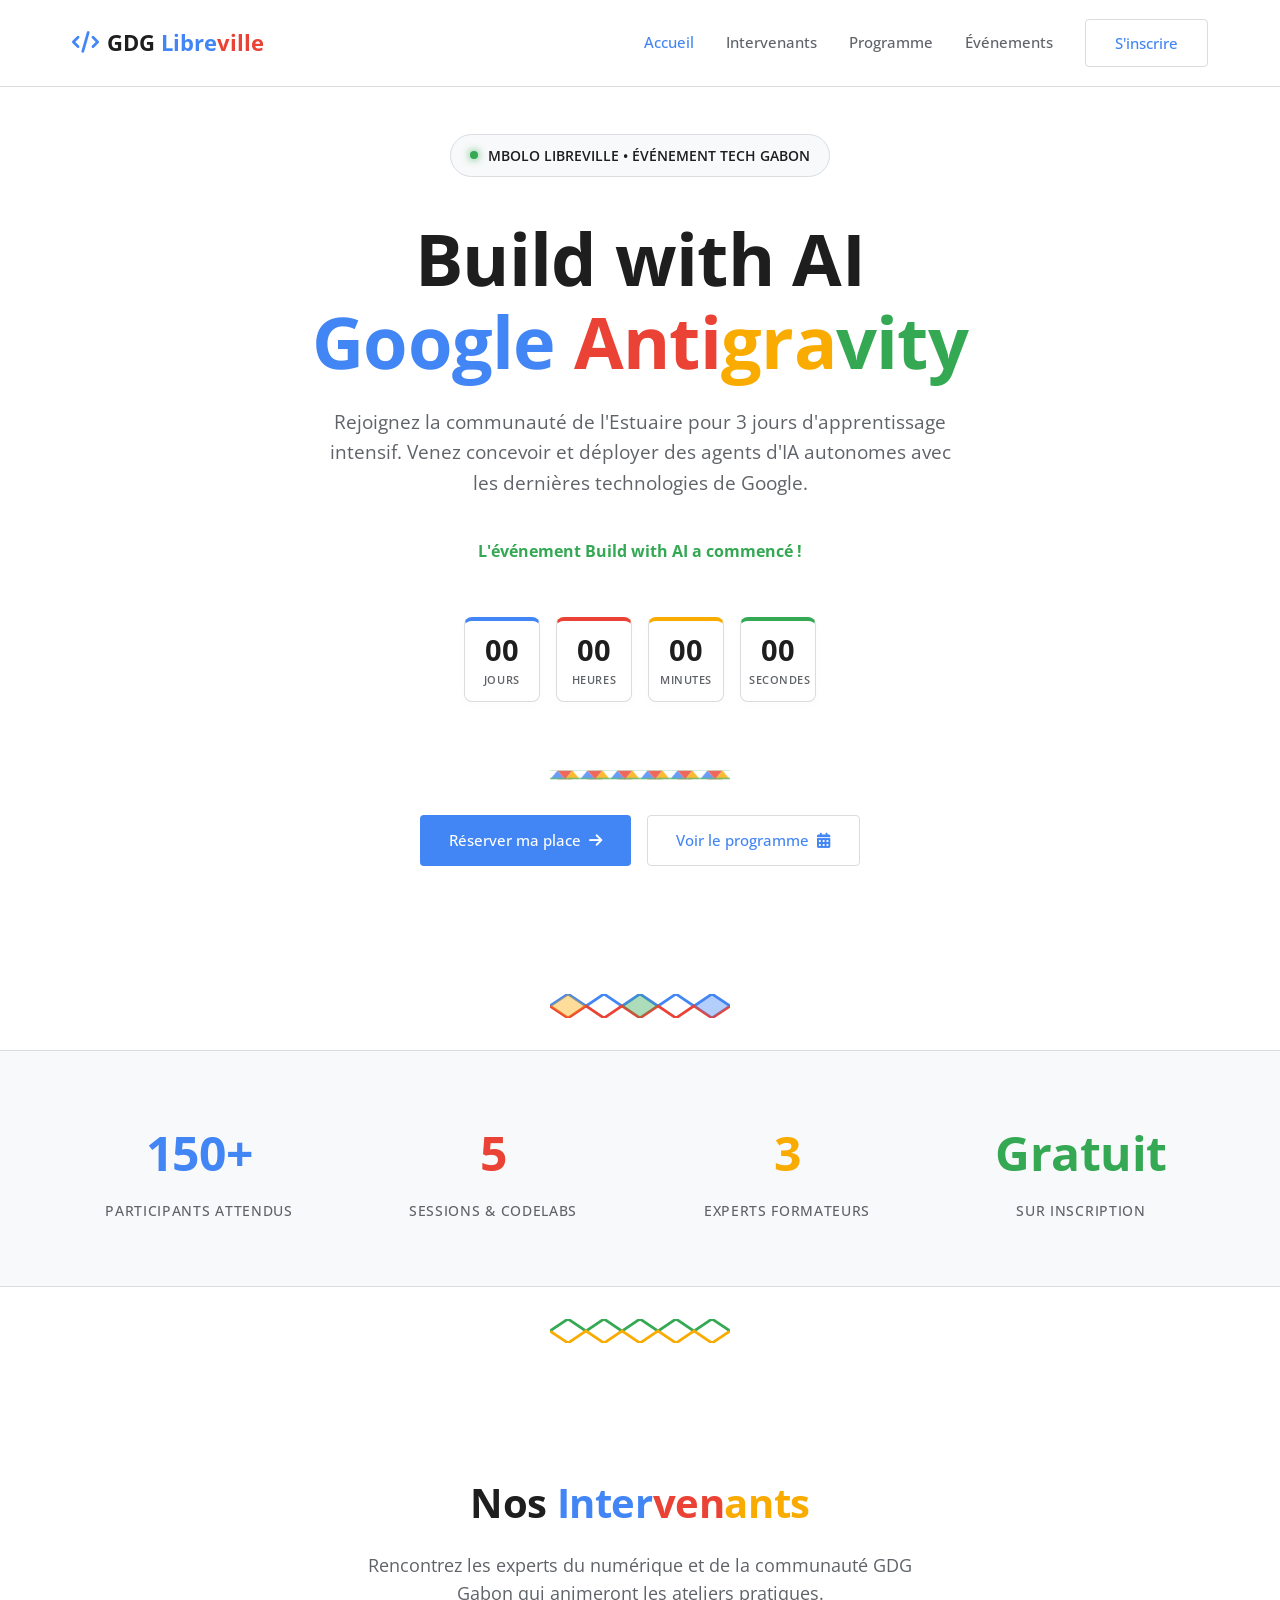
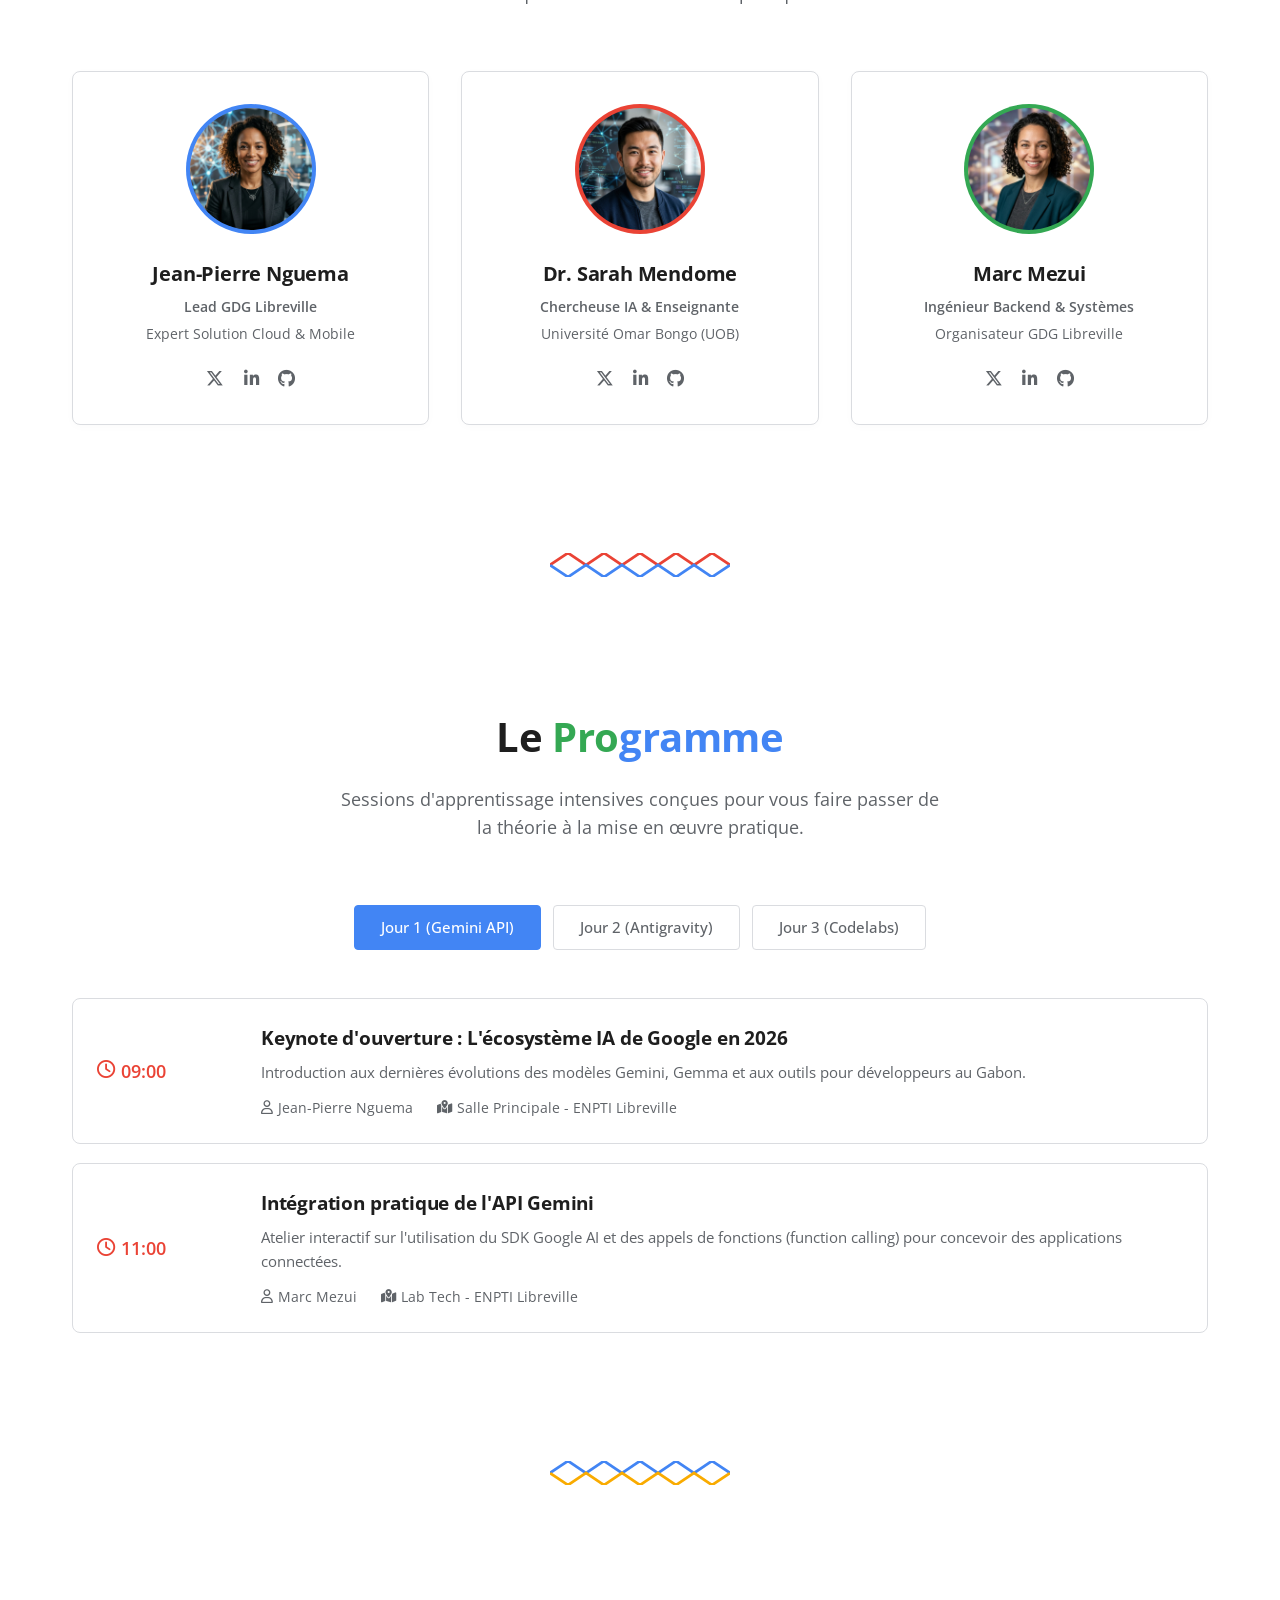
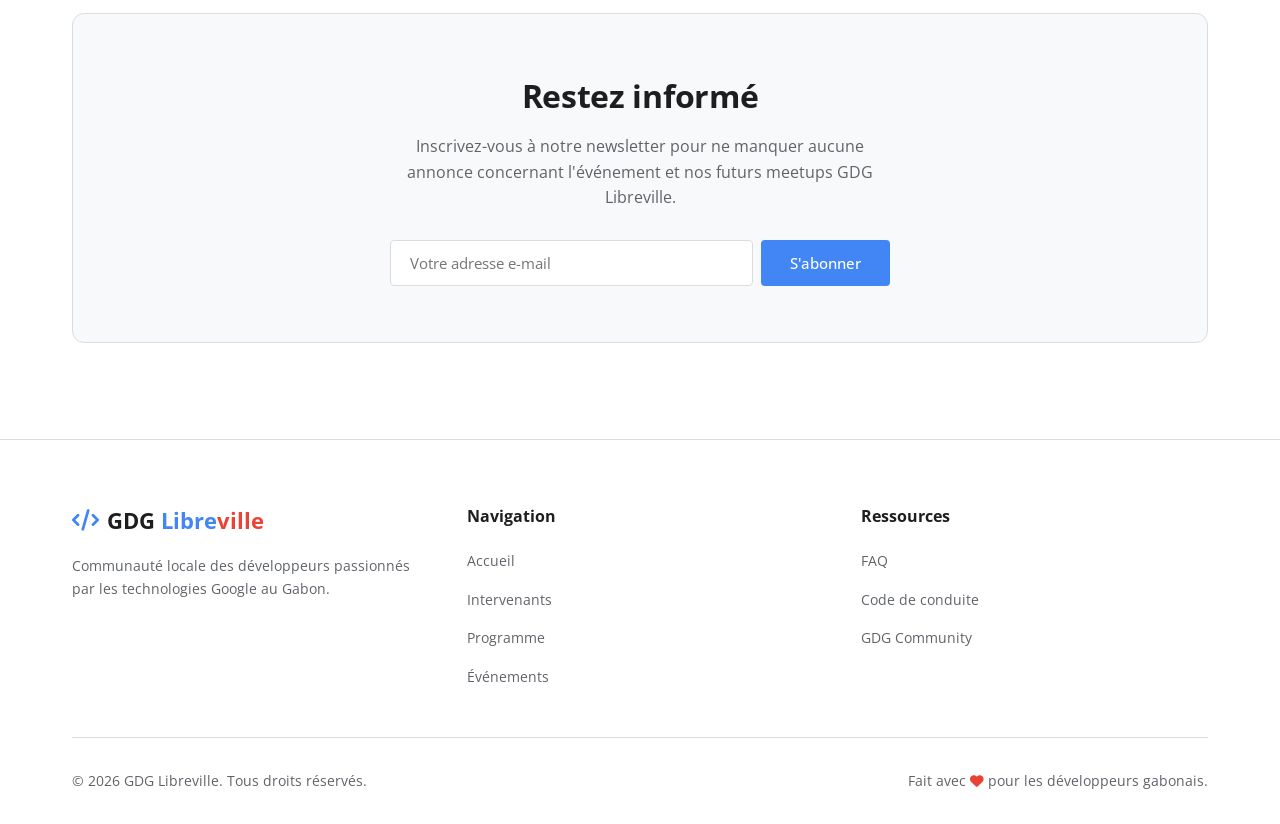
==== commit e9224774: "feat: ajout de la banniere d'information superieure sur toutes les pages" ====
--- a/index.html
+++ b/index.html
@@ -16,11 +16,6 @@
 
   <!-- Decorative African Wax Band at the very top -->
   <div class="wax-border"></div>
-
-  <!-- Info Banner -->
-  <div class="info-banner">
-    <i class="fa-solid fa-bullhorn"></i> Plus que quelques jours avant le Build with AI !
-  </div>
 
   <!-- Header Section -->
   <header id="header">
@@ -49,7 +44,7 @@
           class="yellow">gra</span><span class="green">vity</span></h1>
       <p class="hero-desc">Rejoignez la communauté de l'Estuaire pour 3 jours d'apprentissage intensif. Venez concevoir
         et déployer des agents d'IA autonomes avec les dernières technologies de Google.</p>
-      
+
       <div class="countdown-wrapper">
         <p class="countdown-title">Le grand rendez-vous de l'IA à Libreville commence dans :</p>
         <div class="countdown-container" id="countdown">
@@ -72,16 +67,17 @@
         </div>
         <!-- Ornement gabonais discret qui réutilise la palette Google -->
         <div class="countdown-ornament">
-          <svg viewBox="0 0 240 12" width="100%" height="12" aria-hidden="true" role="presentation" xmlns="http://www.w3.org/2000/svg">
+          <svg viewBox="0 0 240 12" width="100%" height="12" aria-hidden="true" role="presentation"
+            xmlns="http://www.w3.org/2000/svg">
             <defs>
               <pattern id="countdown-pagne" width="40" height="12" patternUnits="userSpaceOnUse">
-                <polygon points="0,12 10,0 20,12" fill="var(--google-blue)"/>
-                <polygon points="10,0 20,12 30,0" fill="var(--google-red)"/>
-                <polygon points="20,12 30,0 40,12" fill="var(--google-yellow)"/>
-                <rect x="0" y="10" width="40" height="2" fill="var(--google-green)"/>
+                <polygon points="0,12 10,0 20,12" fill="var(--google-blue)" />
+                <polygon points="10,0 20,12 30,0" fill="var(--google-red)" />
+                <polygon points="20,12 30,0 40,12" fill="var(--google-yellow)" />
+                <rect x="0" y="10" width="40" height="2" fill="var(--google-green)" />
               </pattern>
             </defs>
-            <rect width="240" height="12" fill="url(#countdown-pagne)"/>
+            <rect width="240" height="12" fill="url(#countdown-pagne)" />
           </svg>
         </div>
       </div>
--- a/style.css
+++ b/style.css
@@ -903,10 +903,21 @@
   box-shadow: 0 4px 12px rgba(0, 0, 0, 0.05);
 }
 
-.countdown-box:nth-child(1) { border-top: 4px solid var(--google-blue); }
-.countdown-box:nth-child(2) { border-top: 4px solid var(--google-red); }
-.countdown-box:nth-child(3) { border-top: 4px solid var(--google-yellow); }
-.countdown-box:nth-child(4) { border-top: 4px solid var(--google-green); }
+.countdown-box:nth-child(1) {
+  border-top: 4px solid var(--google-blue);
+}
+
+.countdown-box:nth-child(2) {
+  border-top: 4px solid var(--google-red);
+}
+
+.countdown-box:nth-child(3) {
+  border-top: 4px solid var(--google-yellow);
+}
+
+.countdown-box:nth-child(4) {
+  border-top: 4px solid var(--google-green);
+}
 
 .countdown-val {
   font-family: var(--ff-header);
@@ -929,13 +940,16 @@
   .countdown-container {
     gap: 0.5rem;
   }
+
   .countdown-box {
     min-width: 60px;
     padding: 0.5rem 0.25rem;
   }
+
   .countdown-val {
     font-size: 1.4rem;
   }
+
   .countdown-label {
     font-size: 0.6rem;
   }
@@ -966,35 +980,4 @@
   height: 12px;
   opacity: 0.8;
   margin-top: 0.5rem;
-}
-
-/* Bannière d'information supérieure */
-.info-banner {
-  background-color: var(--google-yellow);
-  color: #1e1e1e;
-  text-align: center;
-  padding: 0.6rem 1rem;
-  font-family: var(--ff-header);
-  font-weight: 700;
-  font-size: 0.95rem;
-  z-index: 1000;
-  position: relative;
-  box-shadow: 0 2px 8px rgba(249, 171, 0, 0.2);
-  display: flex;
-  align-items: center;
-  justify-content: center;
-  gap: 0.5rem;
-  transition: var(--transition-normal);
-}
-
-.info-banner i {
-  font-size: 1.1rem;
-  animation: megaphone-shake 2.5s infinite;
-}
-
-@keyframes megaphone-shake {
-  0%, 100% { transform: scale(1) rotate(0deg); }
-  10%, 30% { transform: scale(1.1) rotate(-8deg); }
-  20%, 40% { transform: scale(1.1) rotate(8deg); }
-  50% { transform: scale(1) rotate(0deg); }
 }
